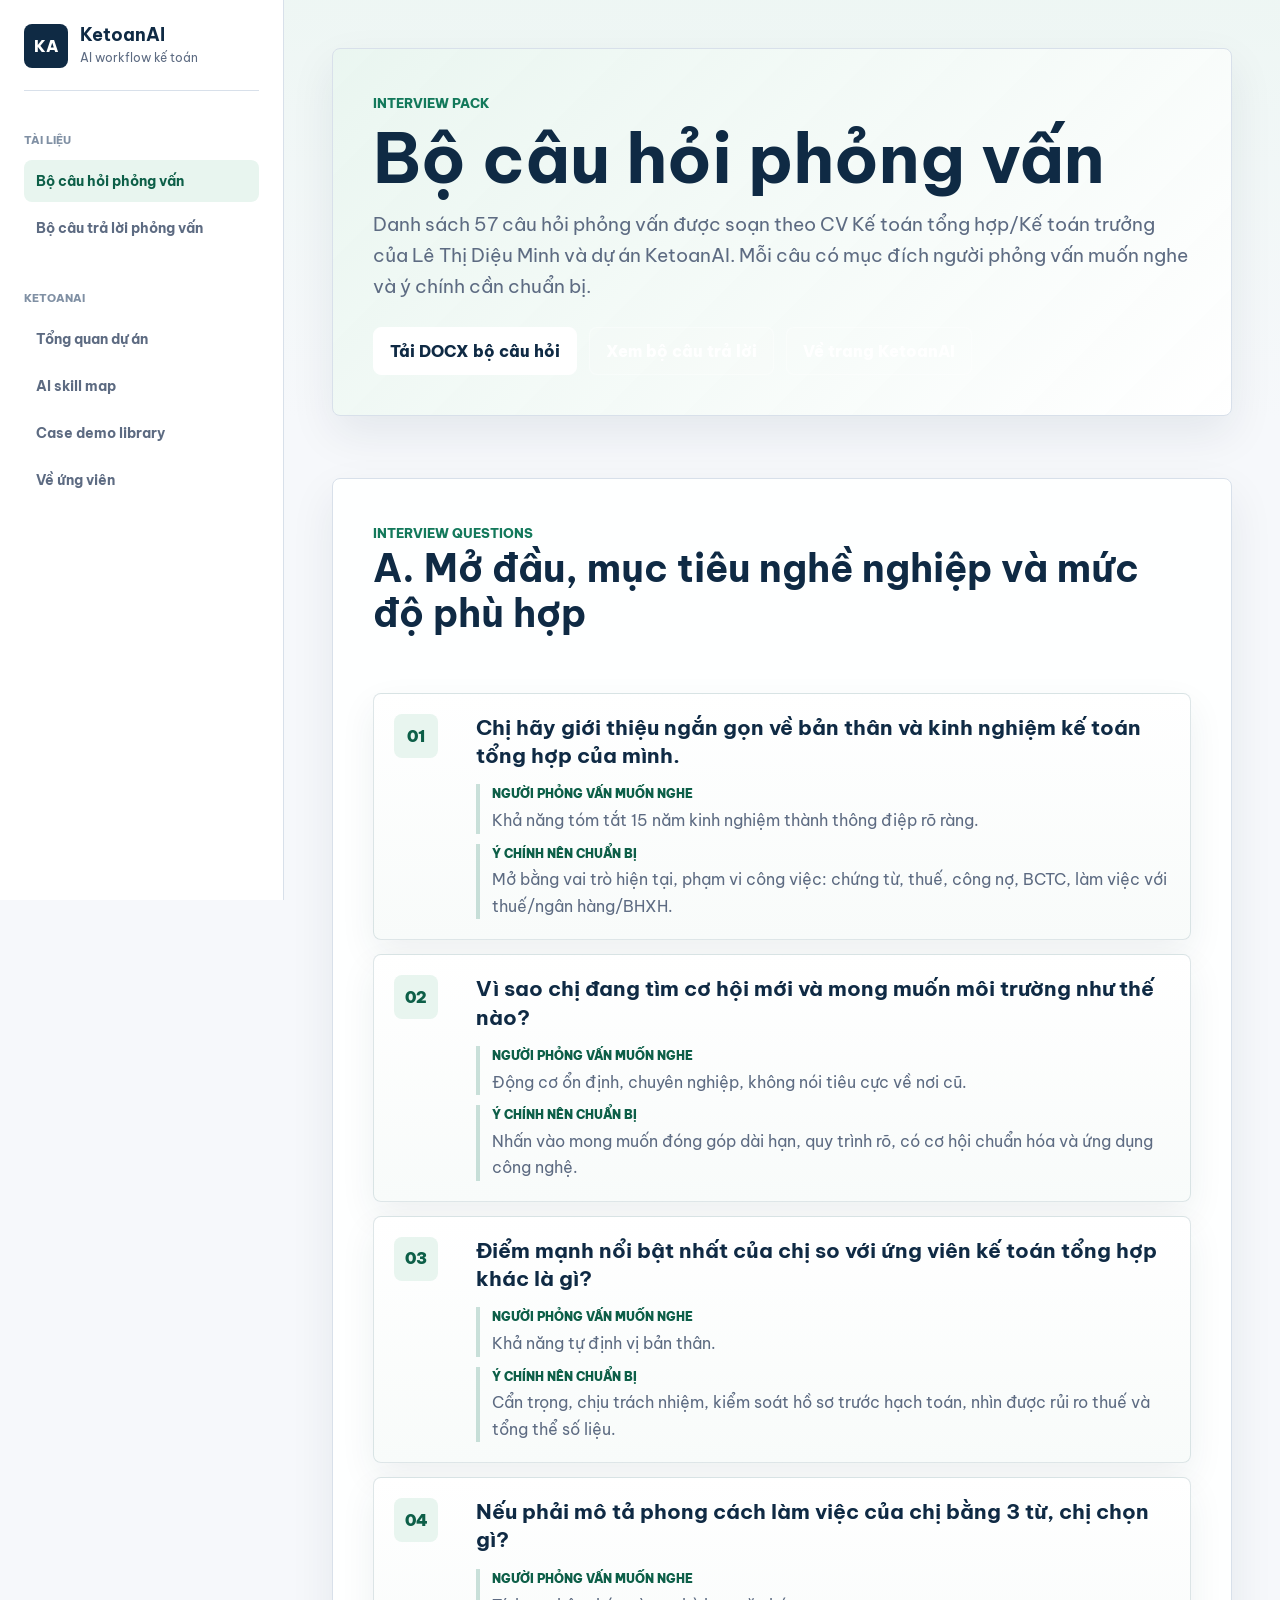
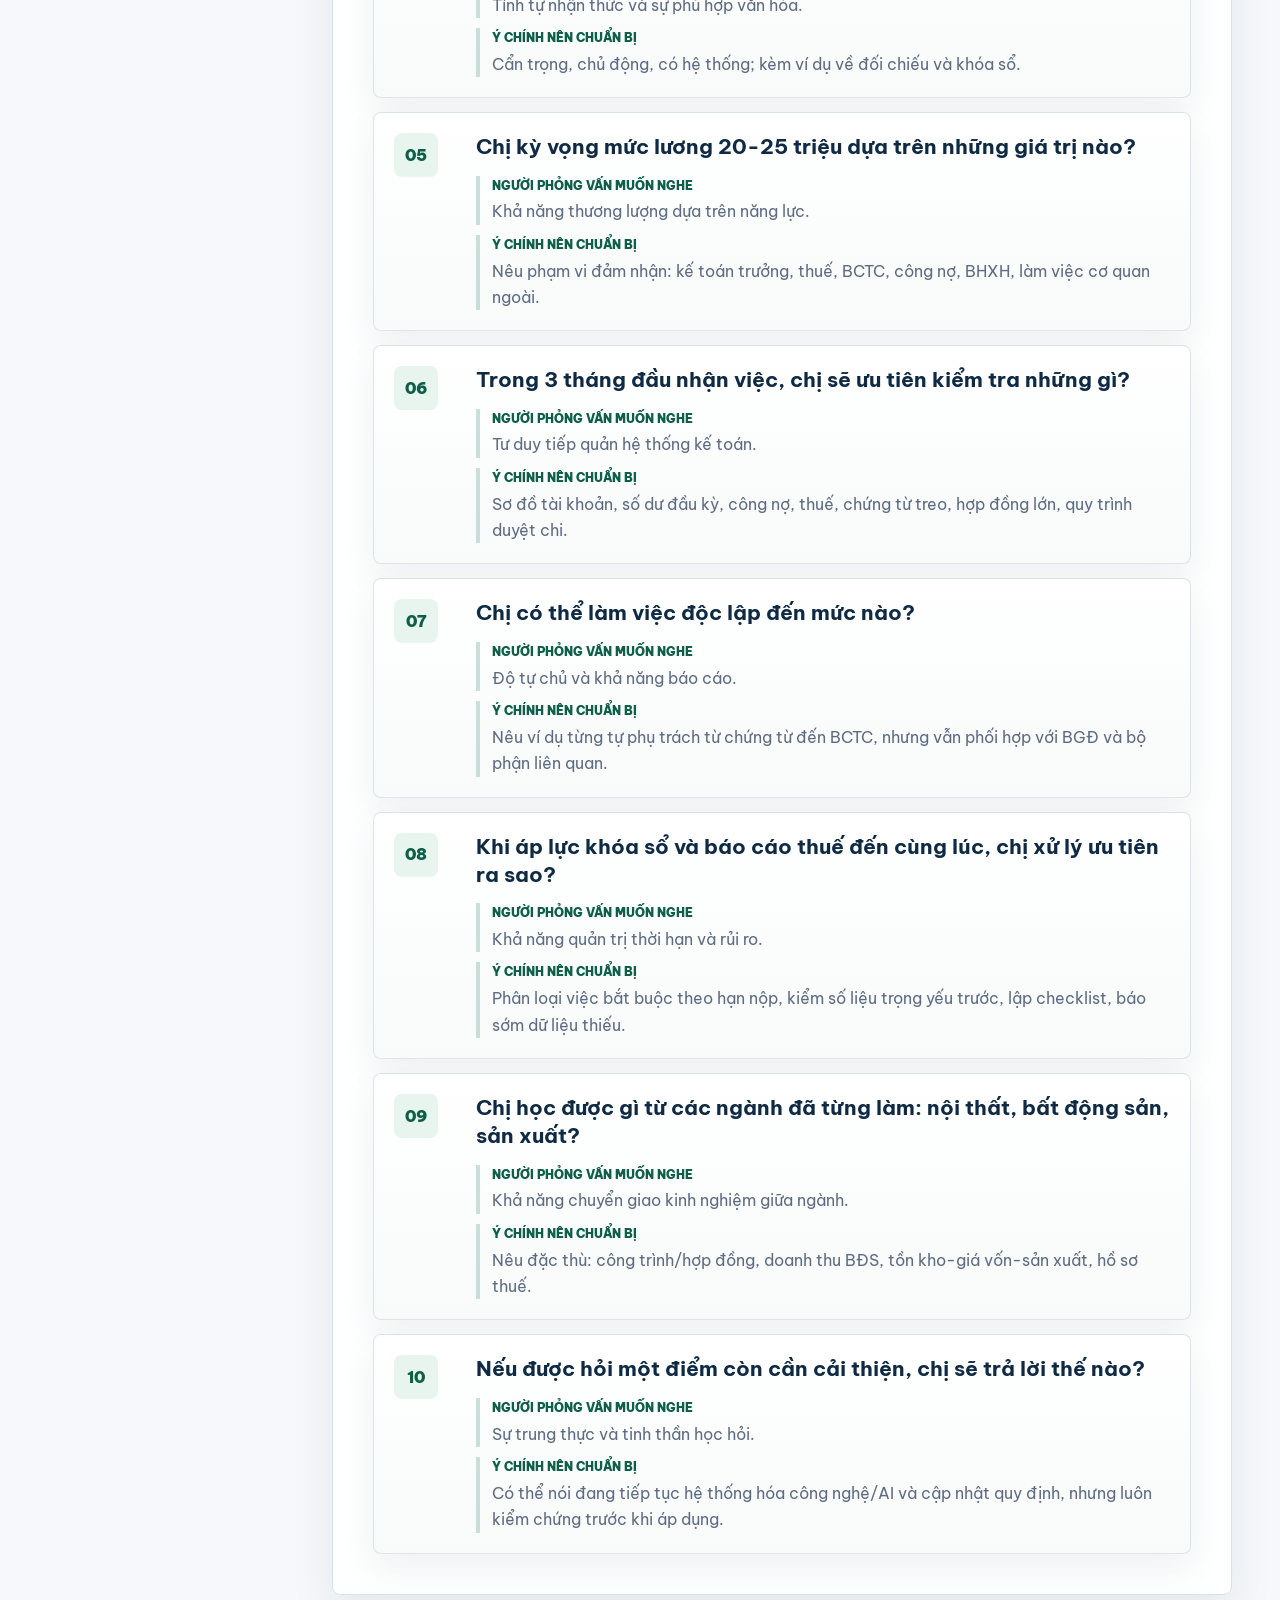
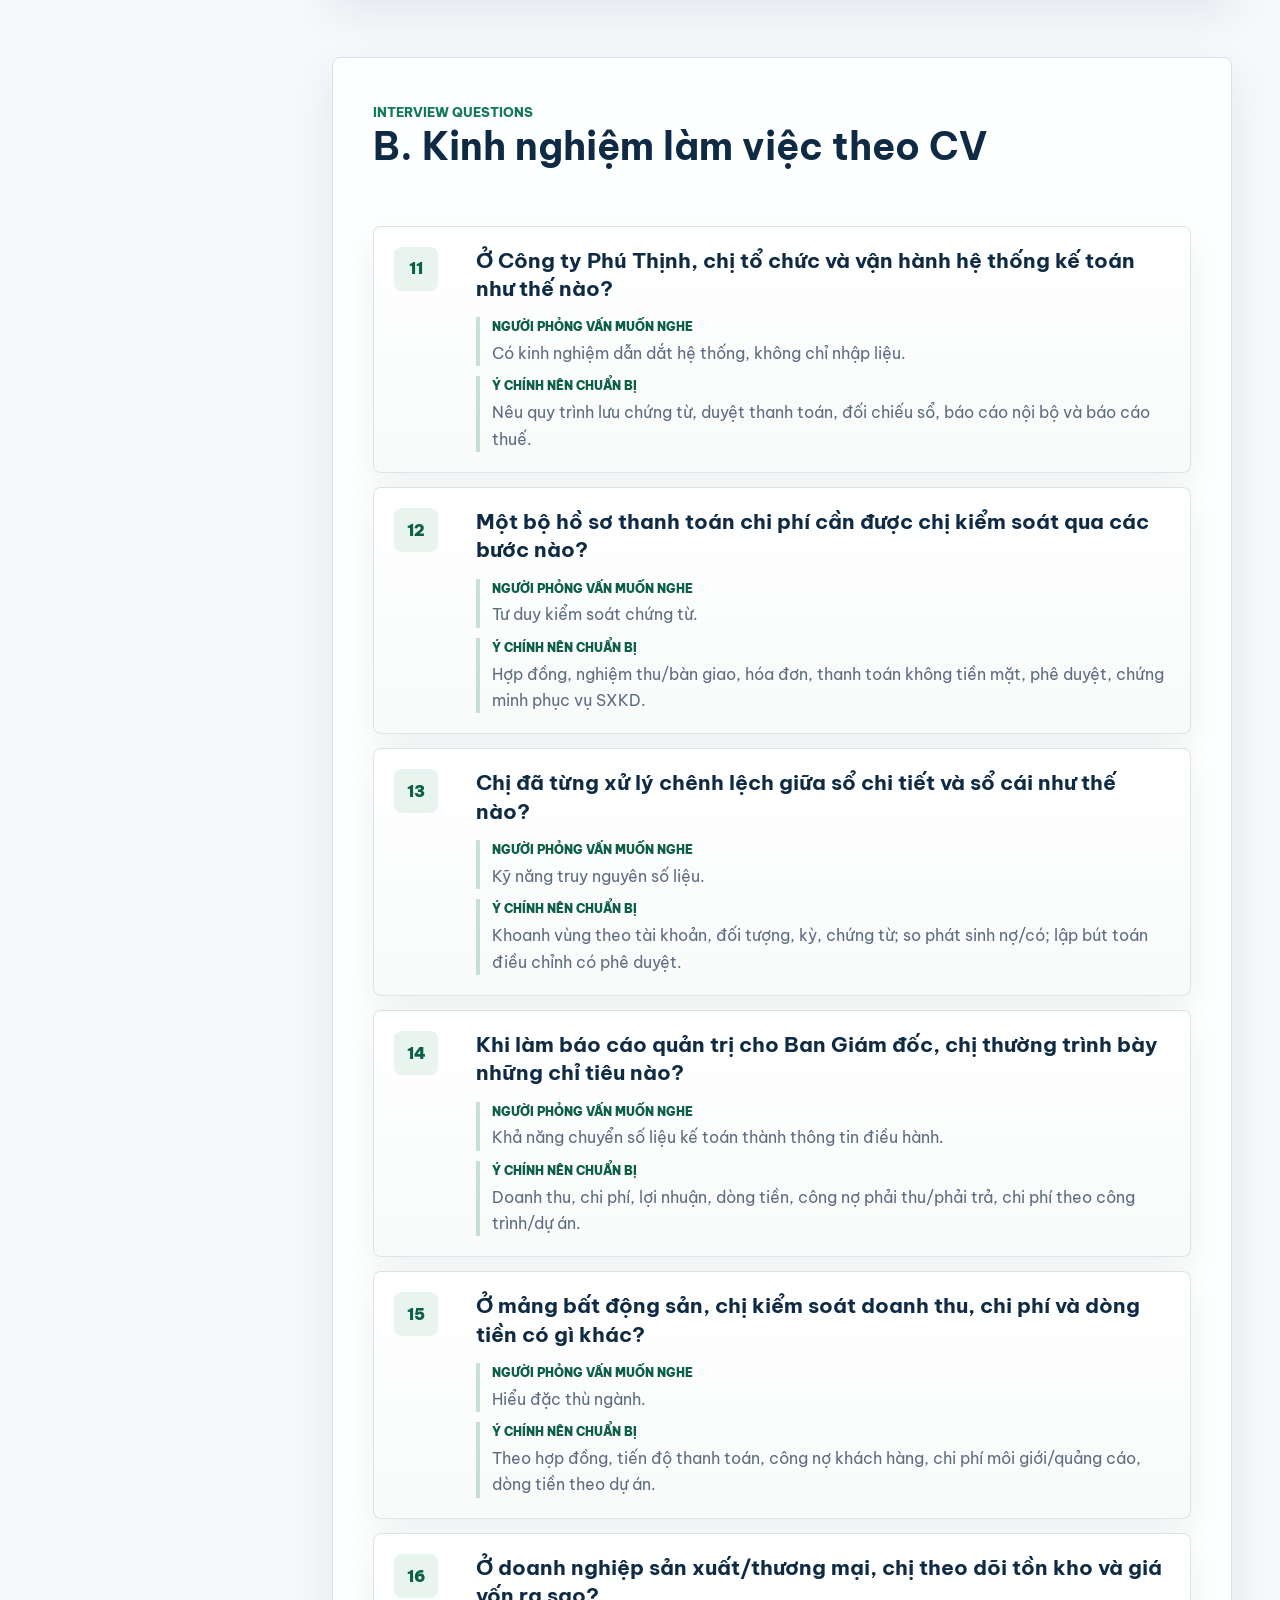
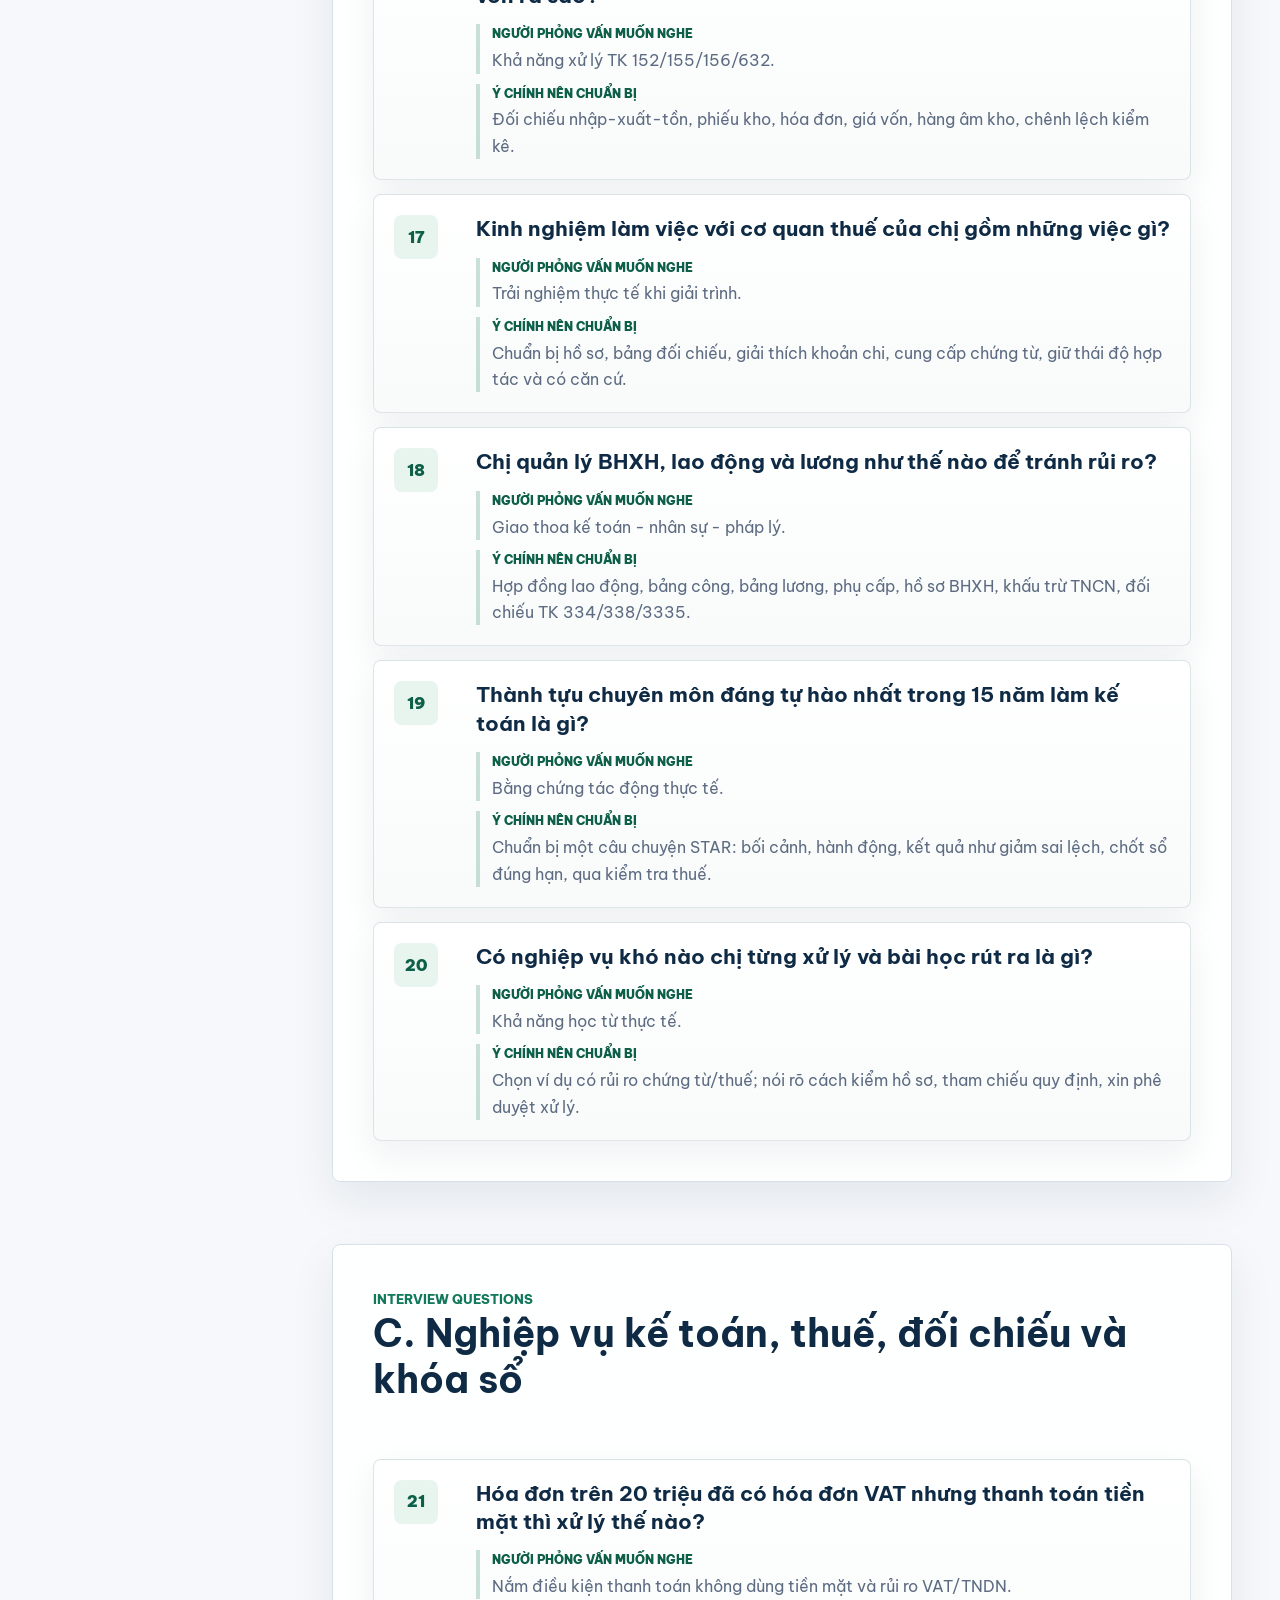
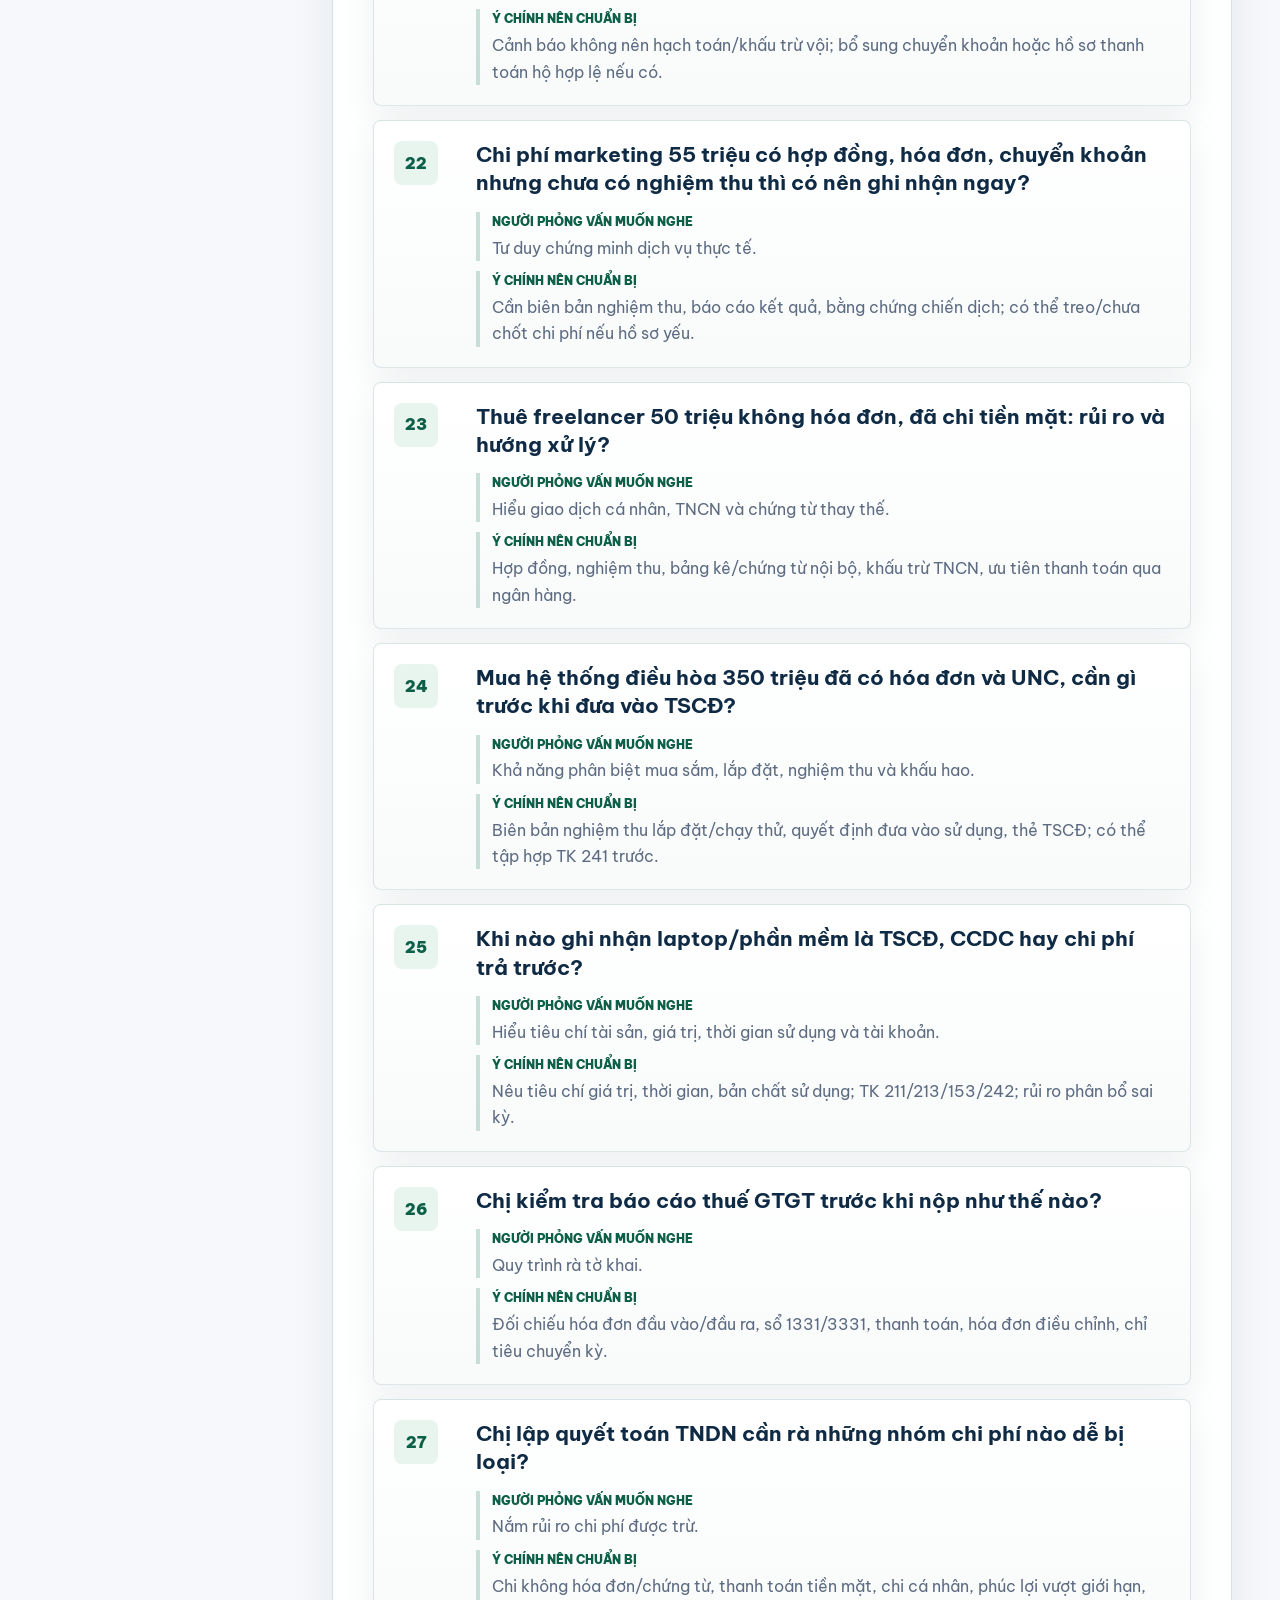
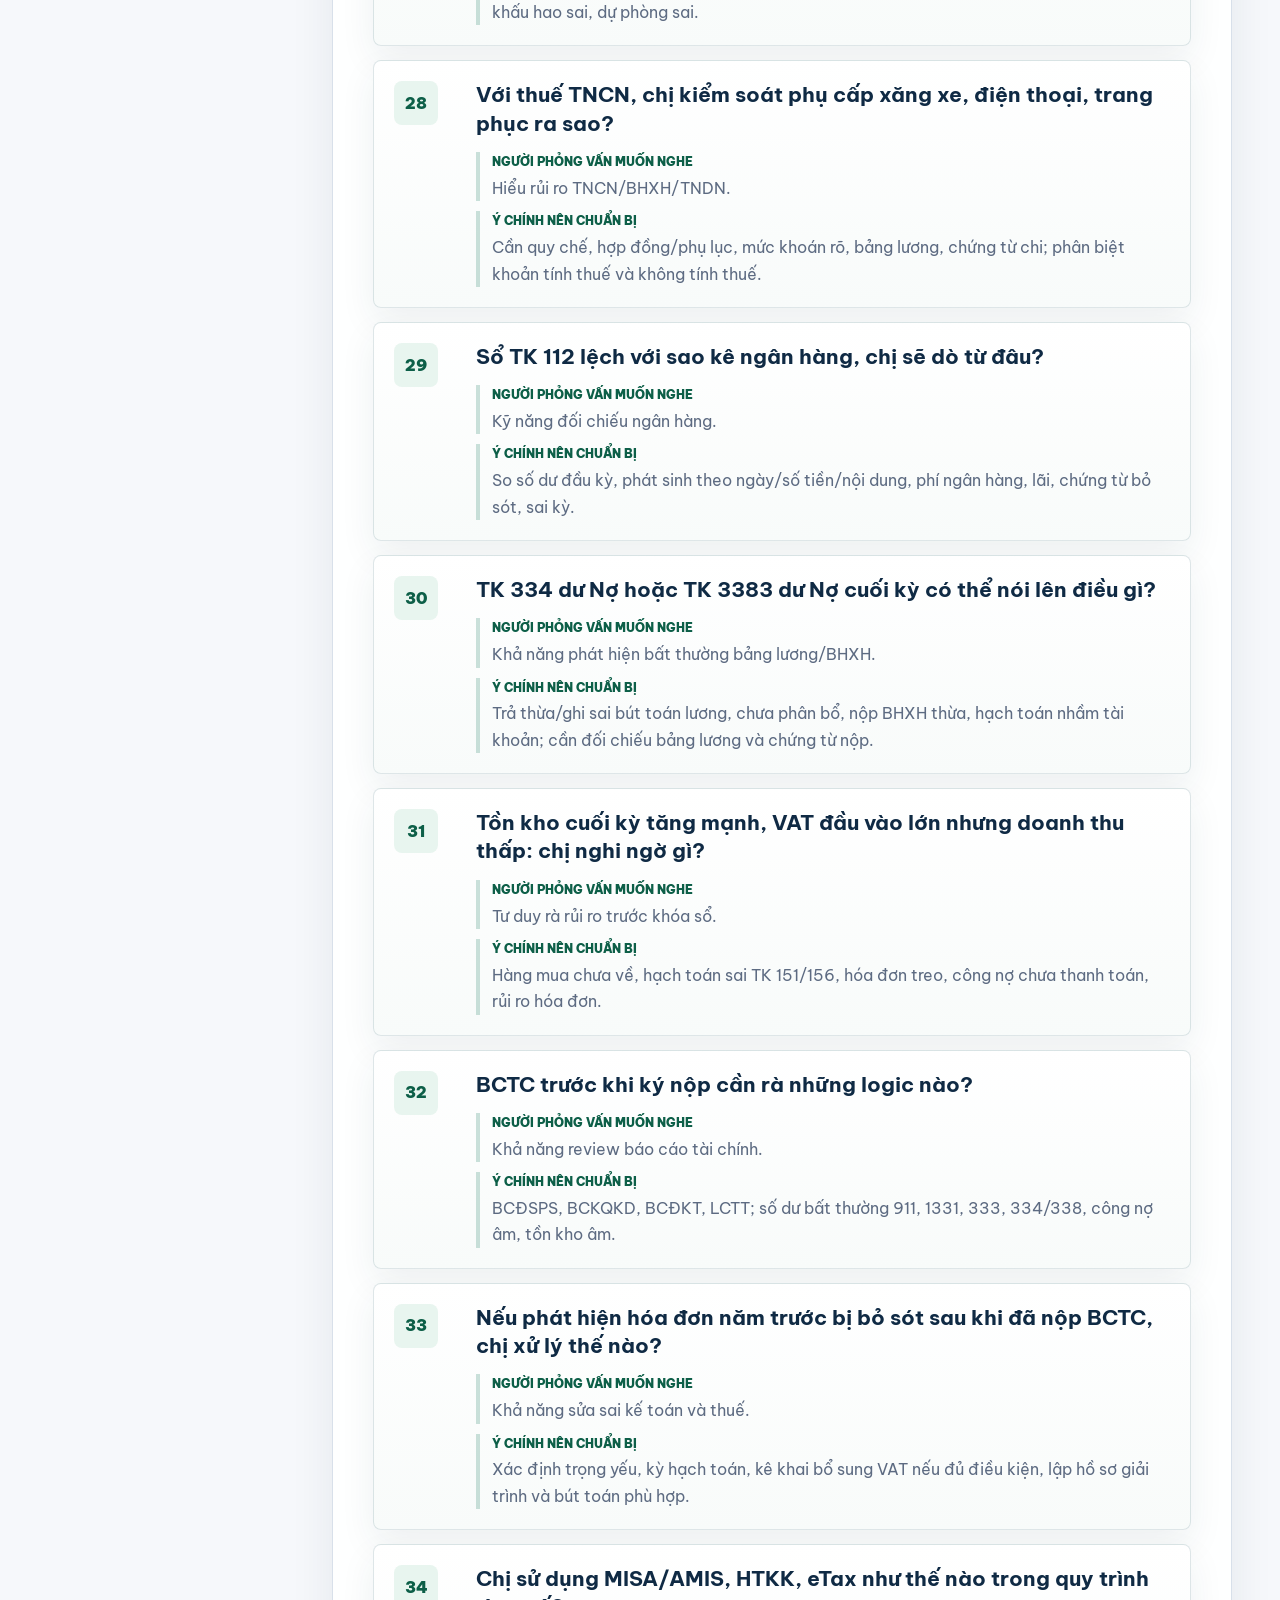
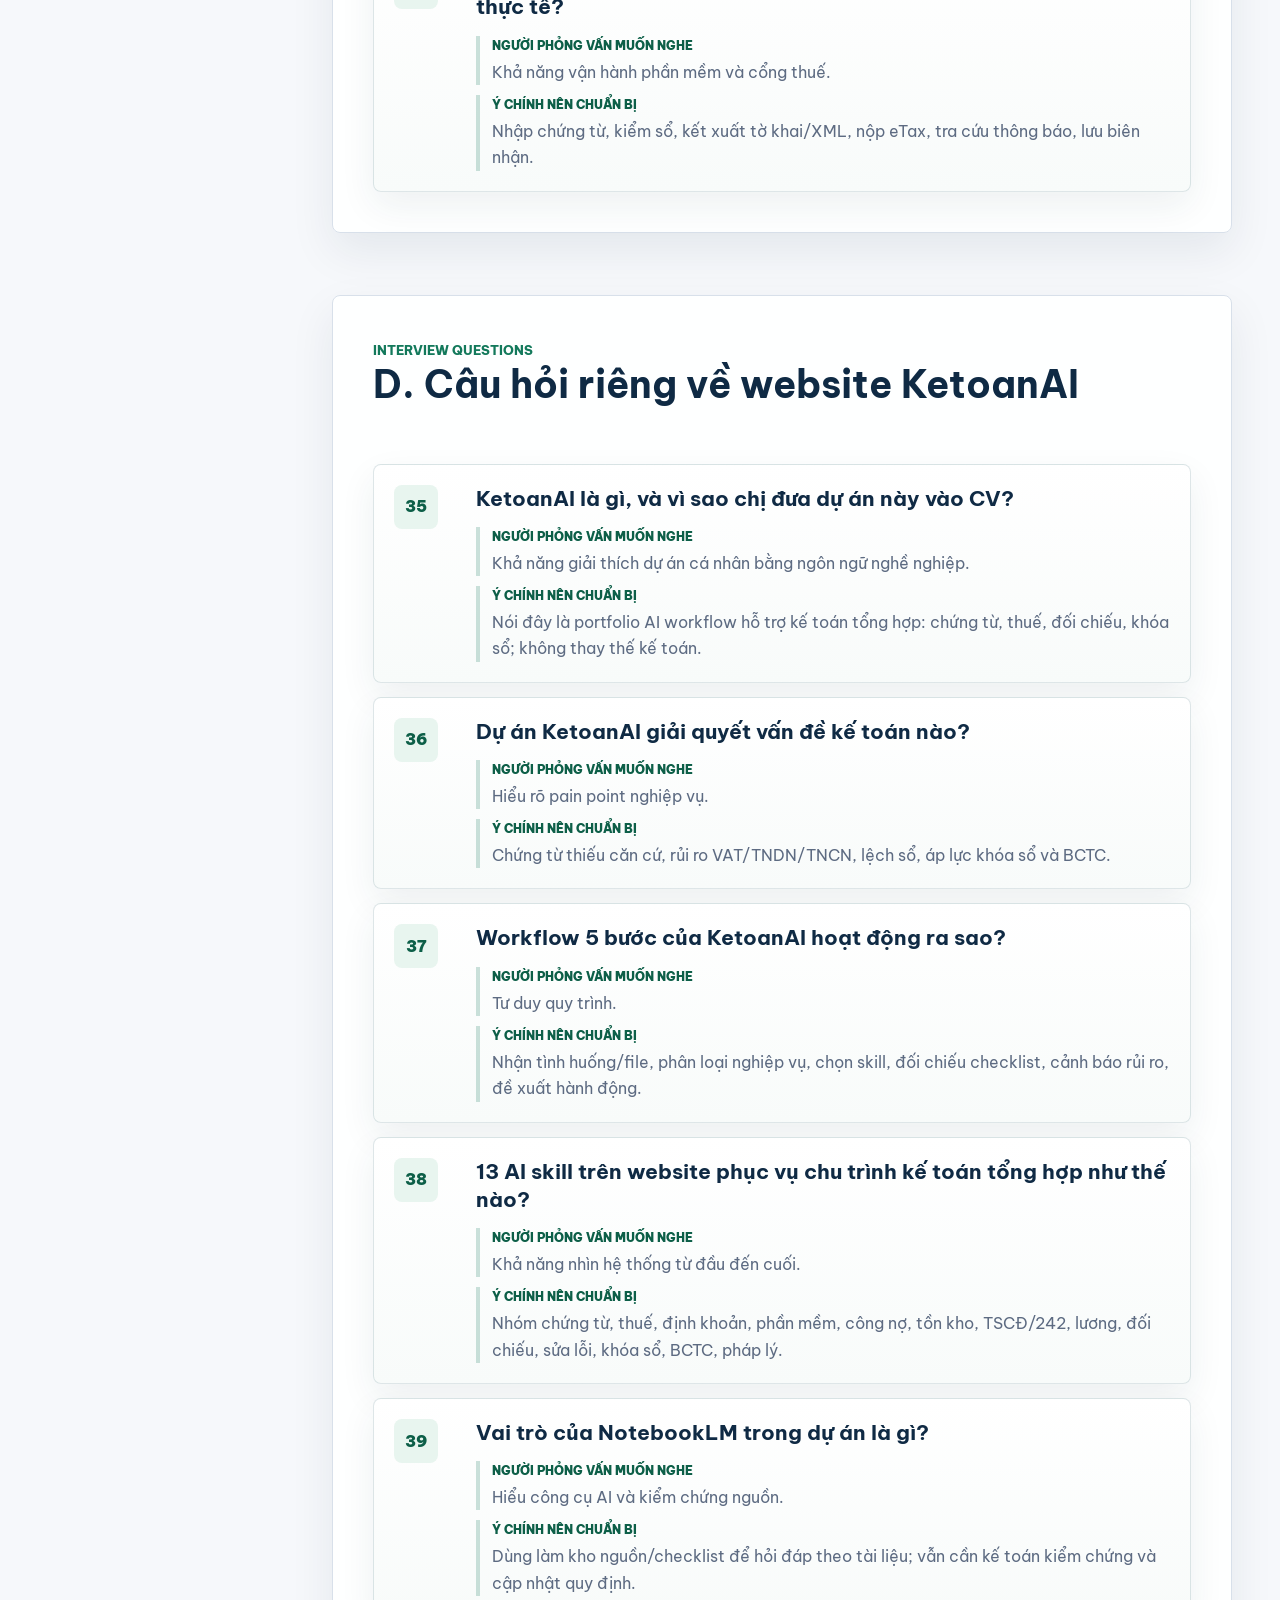
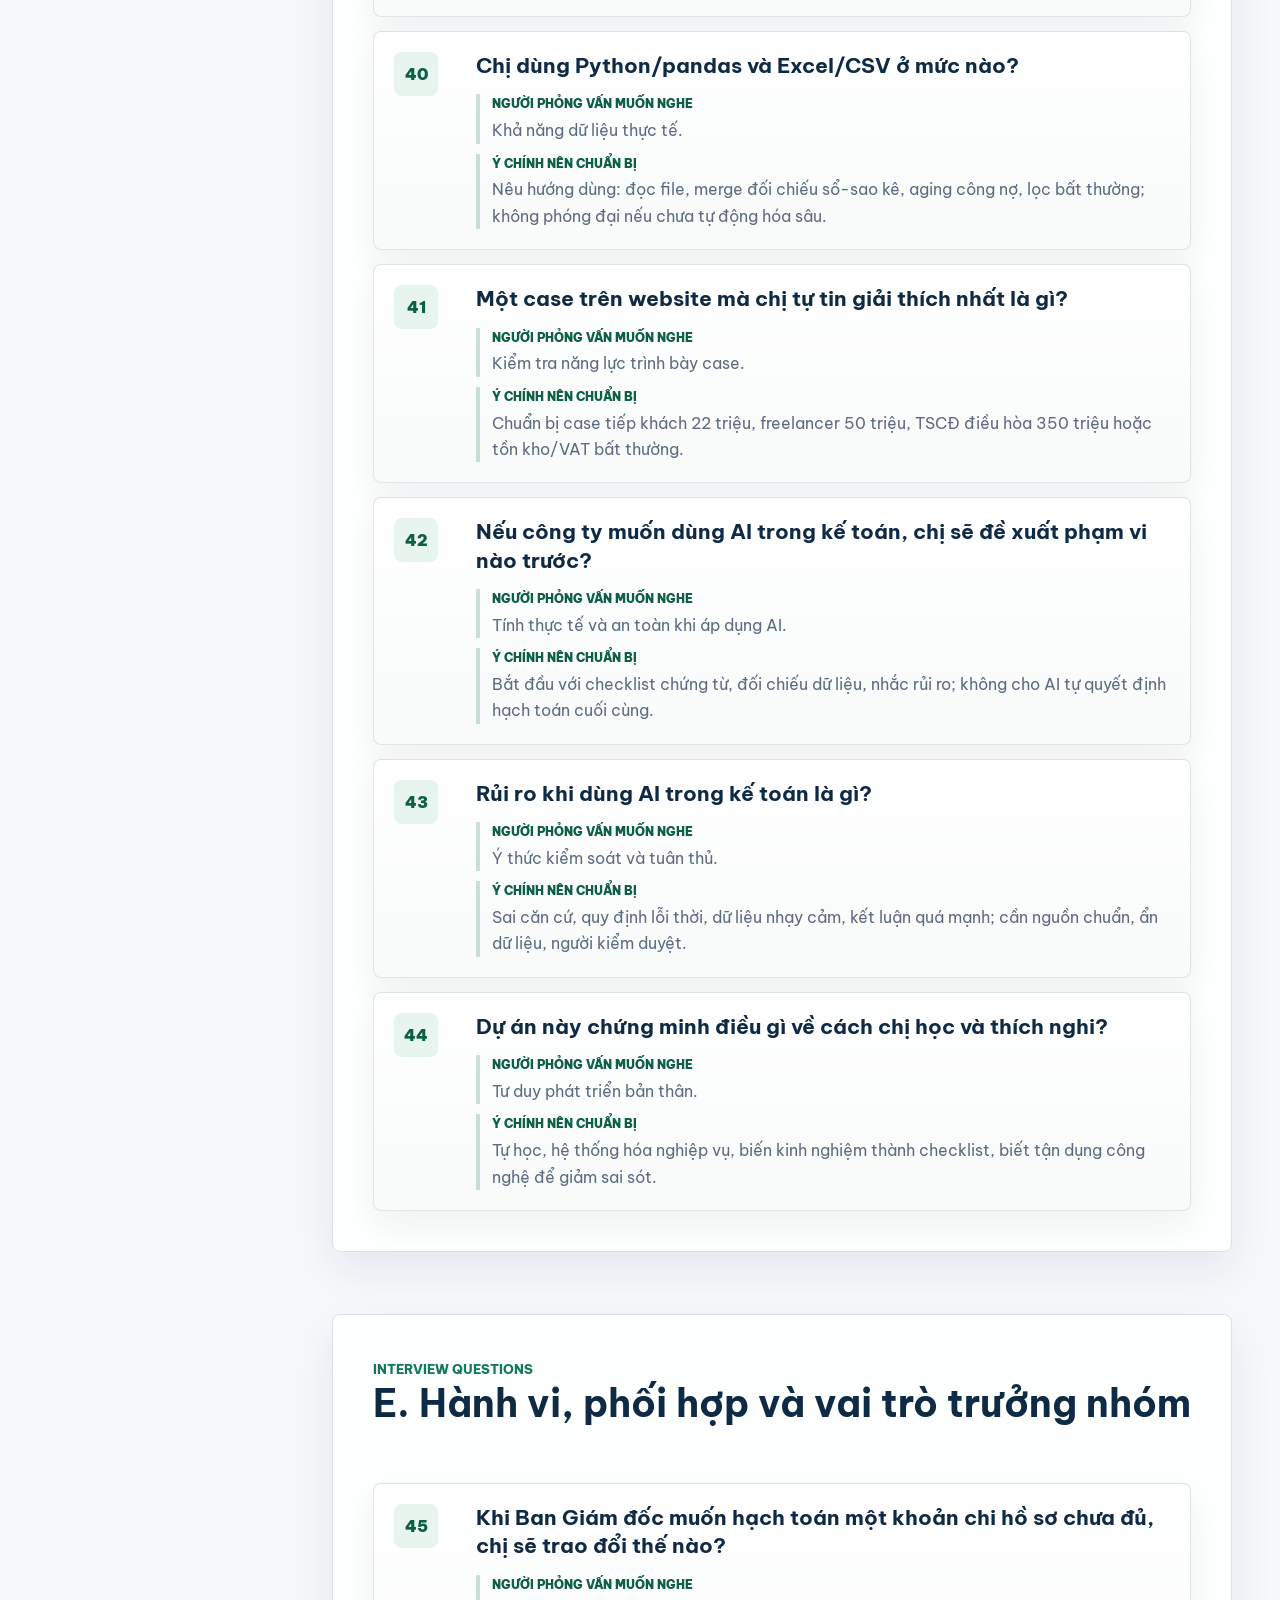
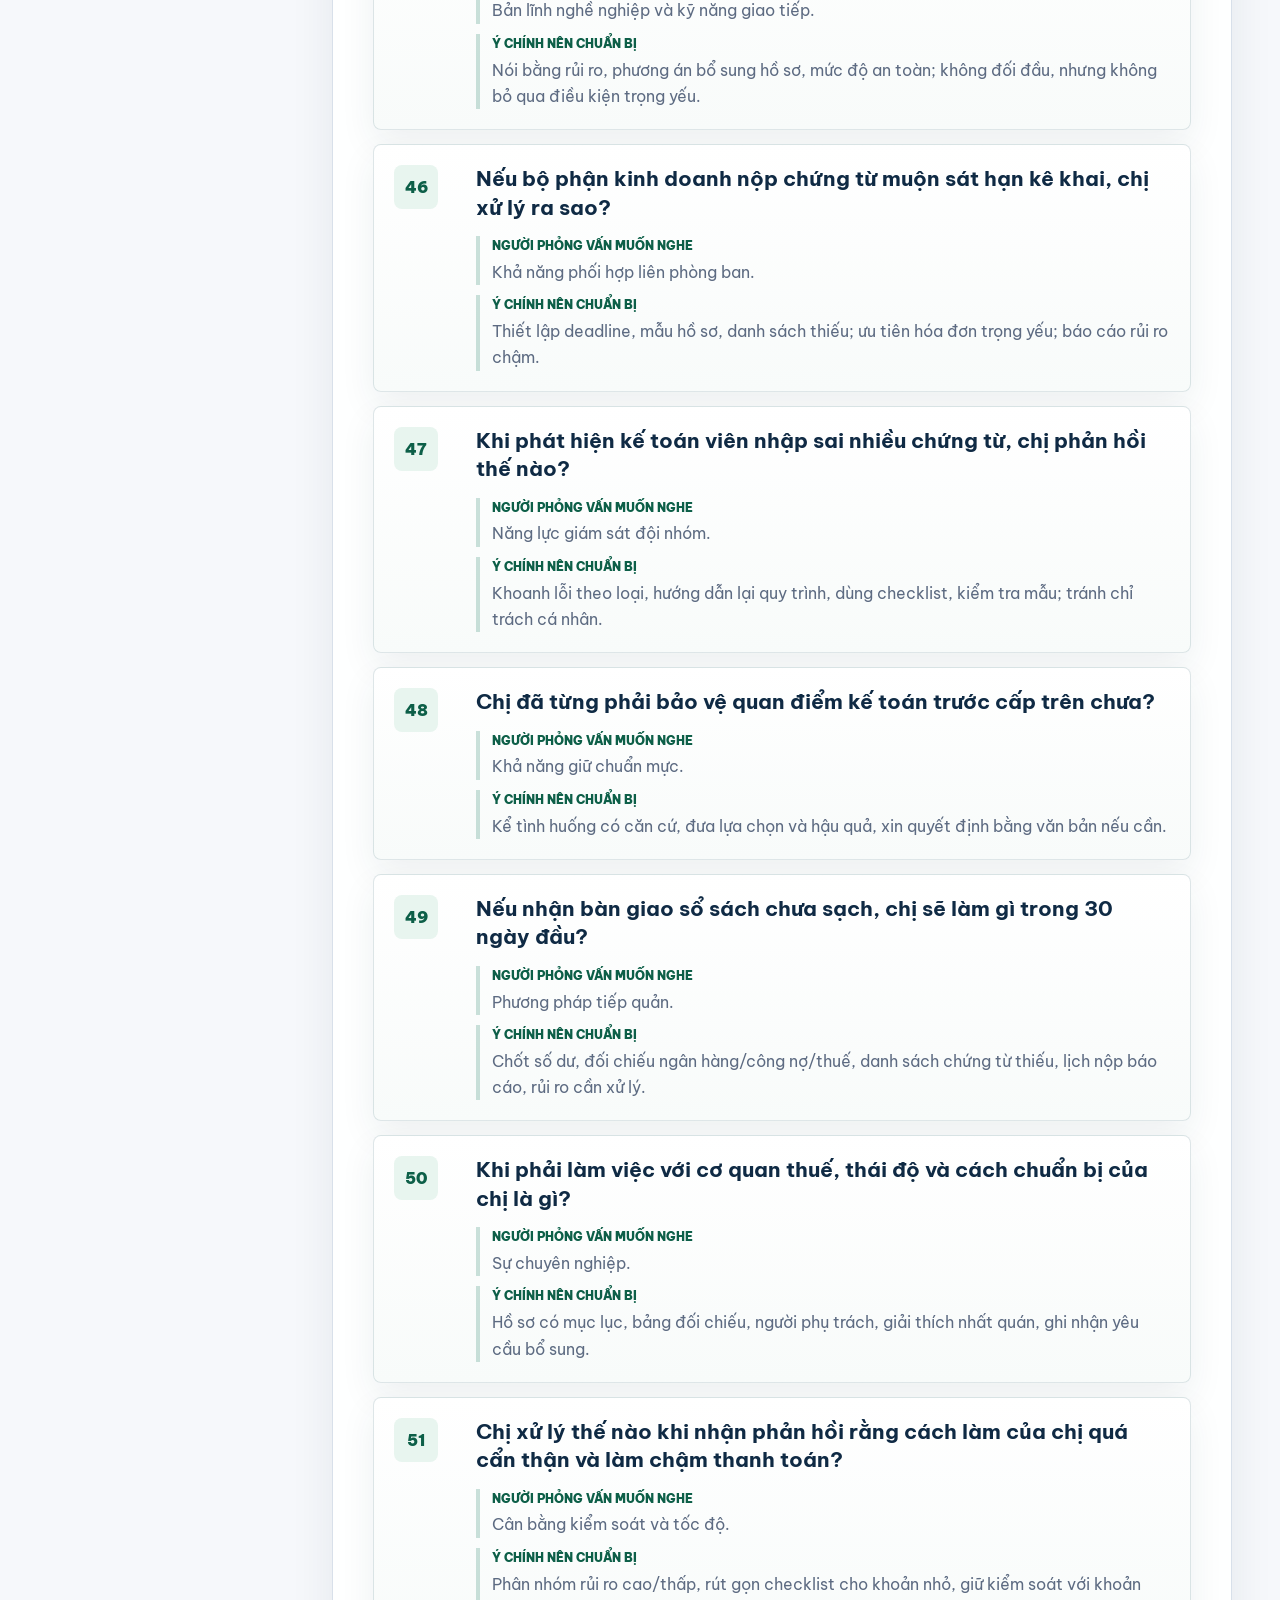
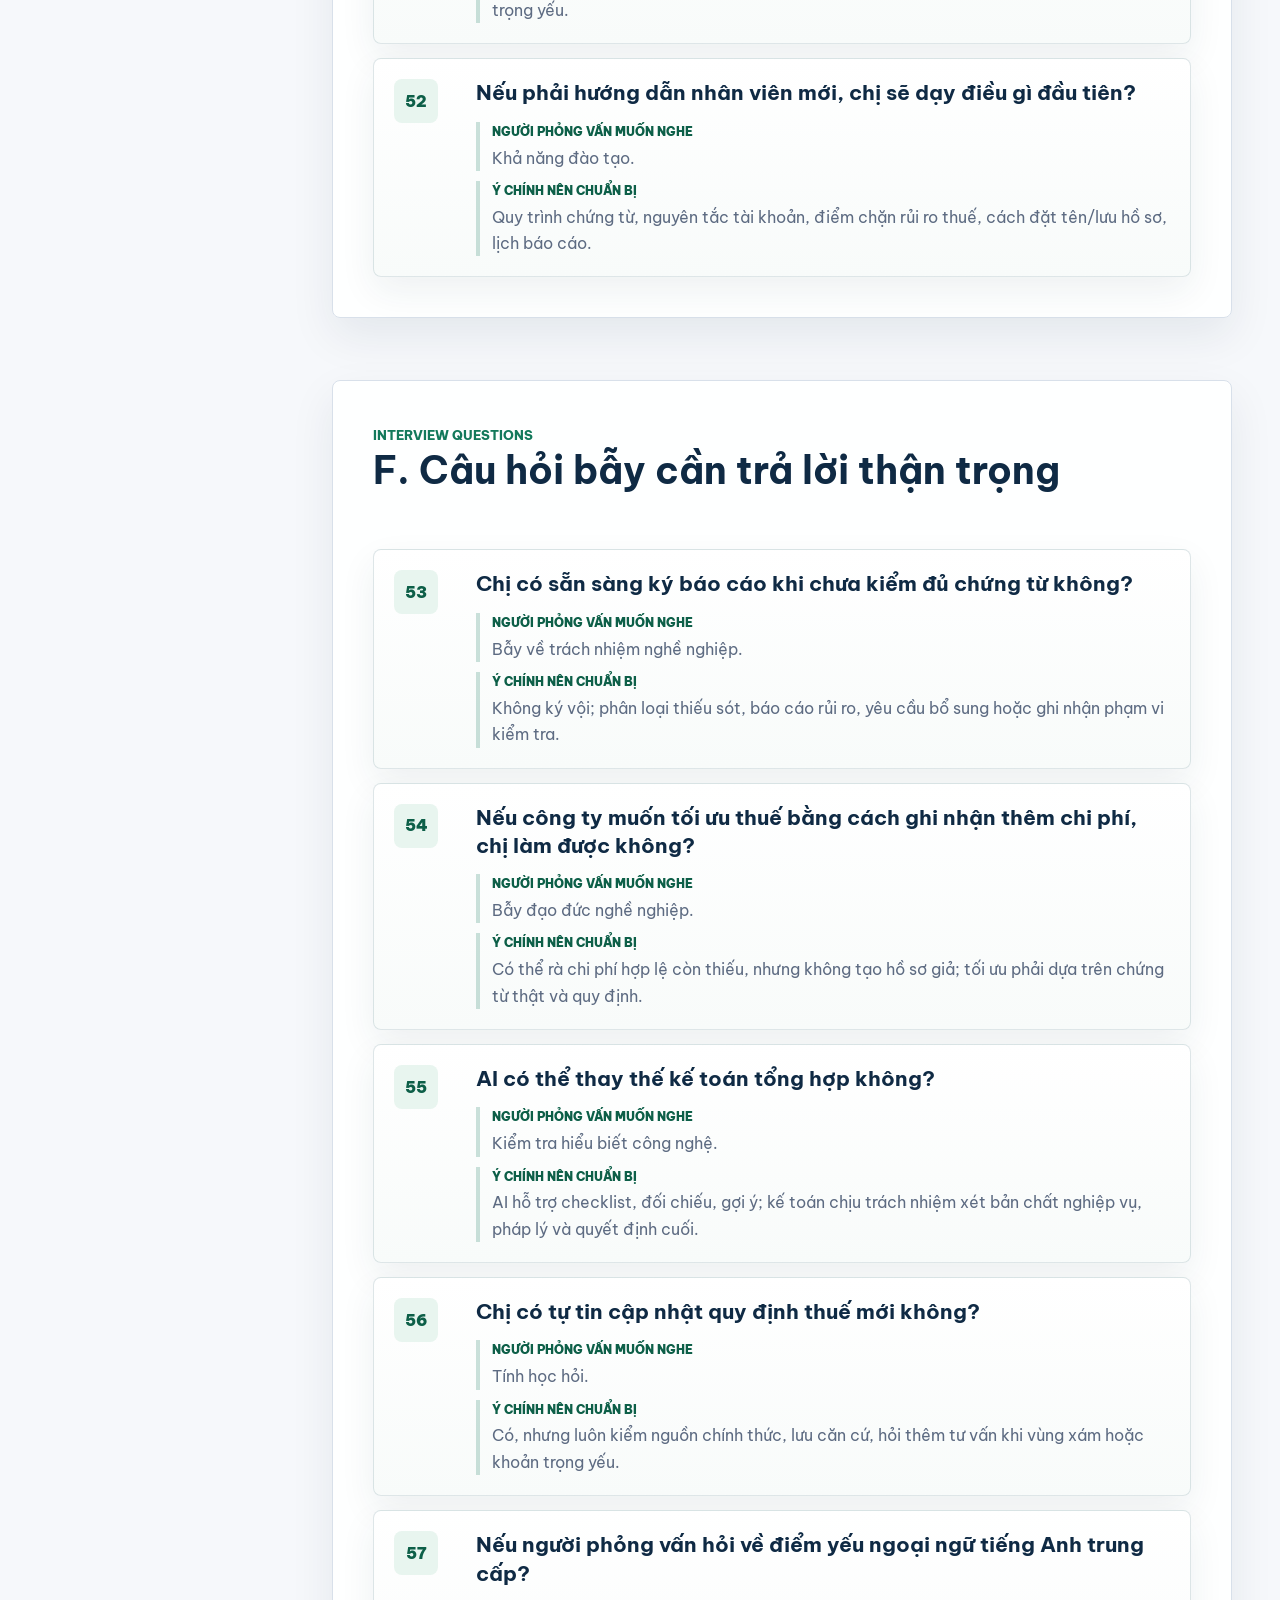
==== bo-cau-hoi-phong-van.html @ f2c6cb71 "Create interview document pages" ====
<!doctype html>
<html lang="vi">
  <head>
    <meta charset="utf-8">
    <meta name="viewport" content="width=device-width, initial-scale=1">
    <title>Bộ câu hỏi phỏng vấn | KetoanAI</title>
    <meta name="description" content="Bộ câu hỏi phỏng vấn theo CV Lê Thị Diệu Minh và portfolio KetoanAI.">
    <link rel="preconnect" href="https://fonts.googleapis.com">
    <link rel="preconnect" href="https://fonts.gstatic.com" crossorigin>
    <link href="https://fonts.googleapis.com/css2?family=Be+Vietnam+Pro:wght@400;500;600;700;800&display=swap" rel="stylesheet">
    <link rel="stylesheet" href="assets/css/styles.css?v=20260514-pages">
  </head>
  <body class="document-page">
    <a class="skip-link" href="#main">Bỏ qua điều hướng</a>
    <button class="menu-toggle" type="button" aria-expanded="false" aria-controls="sidebar">
      <span></span>
      <span></span>
      <span></span>
      <span class="sr-only">Mở menu</span>
    </button>

    <aside class="sidebar" id="sidebar">
      <a class="brand brand-link" href="index.html#overview">
        <span class="brand-mark">KA</span>
        <div>
          <strong>KetoanAI</strong>
          <span>AI workflow kế toán</span>
        </div>
      </a>

      <nav aria-label="Điều hướng tài liệu">
        <p>Tài Liệu</p>
        <a class="active" href="bo-cau-hoi-phong-van.html">Bộ câu hỏi phỏng vấn</a>
        <a class="" href="bo-cau-tra-loi-phong-van.html">Bộ câu trả lời phỏng vấn</a>
      </nav>

      <nav aria-label="Điều hướng chính">
        <p>KetoanAI</p>
        <a href="index.html#overview">Tổng quan dự án</a>
        <a href="index.html#skills">AI skill map</a>
        <a href="index.html#cases">Case demo library</a>
        <a href="index.html#contact">Về ứng viên</a>
      </nav>
    </aside>

    <div class="sidebar-overlay" aria-hidden="true"></div>

    <main id="main" class="page-shell document-shell">
      <section class="section doc-hero-section">
        <span class="eyebrow">Interview Pack</span>
        <h1>Bộ câu hỏi phỏng vấn</h1>
        <p>Danh sách 57 câu hỏi phỏng vấn được soạn theo CV Kế toán tổng hợp/Kế toán trưởng của Lê Thị Diệu Minh và dự án KetoanAI. Mỗi câu có mục đích người phỏng vấn muốn nghe và ý chính cần chuẩn bị.</p>
        <div class="doc-actions">
          <a class="button primary" href="assets/downloads/bo-cau-hoi-phong-van-le-thi-dieu-minh.docx" download>Tải DOCX bộ câu hỏi</a>
          <a class="button secondary" href="bo-cau-tra-loi-phong-van.html">Xem bộ câu trả lời</a>
          <a class="button secondary" href="index.html#overview">Về trang KetoanAI</a>
        </div>
      </section>
      <section class="section doc-content-section" id="a">
        <div class="section-heading">
          <span class="eyebrow">Interview Questions</span>
          <h2>A. Mở đầu, mục tiêu nghề nghiệp và mức độ phù hợp</h2>
        </div>
        <div class="question-list">
          <article class="question-card">
            <div class="question-number">01</div>
            <div>
              <h3>Chị hãy giới thiệu ngắn gọn về bản thân và kinh nghiệm kế toán tổng hợp của mình.</h3>
              <dl class="question-detail">
                <div>
                  <dt>Người phỏng vấn muốn nghe</dt>
                  <dd>Khả năng tóm tắt 15 năm kinh nghiệm thành thông điệp rõ ràng.</dd>
                </div>
                <div>
                  <dt>Ý chính nên chuẩn bị</dt>
                  <dd>Mở bằng vai trò hiện tại, phạm vi công việc: chứng từ, thuế, công nợ, BCTC, làm việc với thuế/ngân hàng/BHXH.</dd>
                </div>
              </dl>
            </div>
          </article>
          <article class="question-card">
            <div class="question-number">02</div>
            <div>
              <h3>Vì sao chị đang tìm cơ hội mới và mong muốn môi trường như thế nào?</h3>
              <dl class="question-detail">
                <div>
                  <dt>Người phỏng vấn muốn nghe</dt>
                  <dd>Động cơ ổn định, chuyên nghiệp, không nói tiêu cực về nơi cũ.</dd>
                </div>
                <div>
                  <dt>Ý chính nên chuẩn bị</dt>
                  <dd>Nhấn vào mong muốn đóng góp dài hạn, quy trình rõ, có cơ hội chuẩn hóa và ứng dụng công nghệ.</dd>
                </div>
              </dl>
            </div>
          </article>
          <article class="question-card">
            <div class="question-number">03</div>
            <div>
              <h3>Điểm mạnh nổi bật nhất của chị so với ứng viên kế toán tổng hợp khác là gì?</h3>
              <dl class="question-detail">
                <div>
                  <dt>Người phỏng vấn muốn nghe</dt>
                  <dd>Khả năng tự định vị bản thân.</dd>
                </div>
                <div>
                  <dt>Ý chính nên chuẩn bị</dt>
                  <dd>Cẩn trọng, chịu trách nhiệm, kiểm soát hồ sơ trước hạch toán, nhìn được rủi ro thuế và tổng thể số liệu.</dd>
                </div>
              </dl>
            </div>
          </article>
          <article class="question-card">
            <div class="question-number">04</div>
            <div>
              <h3>Nếu phải mô tả phong cách làm việc của chị bằng 3 từ, chị chọn gì?</h3>
              <dl class="question-detail">
                <div>
                  <dt>Người phỏng vấn muốn nghe</dt>
                  <dd>Tính tự nhận thức và sự phù hợp văn hóa.</dd>
                </div>
                <div>
                  <dt>Ý chính nên chuẩn bị</dt>
                  <dd>Cẩn trọng, chủ động, có hệ thống; kèm ví dụ về đối chiếu và khóa sổ.</dd>
                </div>
              </dl>
            </div>
          </article>
          <article class="question-card">
            <div class="question-number">05</div>
            <div>
              <h3>Chị kỳ vọng mức lương 20-25 triệu dựa trên những giá trị nào?</h3>
              <dl class="question-detail">
                <div>
                  <dt>Người phỏng vấn muốn nghe</dt>
                  <dd>Khả năng thương lượng dựa trên năng lực.</dd>
                </div>
                <div>
                  <dt>Ý chính nên chuẩn bị</dt>
                  <dd>Nêu phạm vi đảm nhận: kế toán trưởng, thuế, BCTC, công nợ, BHXH, làm việc cơ quan ngoài.</dd>
                </div>
              </dl>
            </div>
          </article>
          <article class="question-card">
            <div class="question-number">06</div>
            <div>
              <h3>Trong 3 tháng đầu nhận việc, chị sẽ ưu tiên kiểm tra những gì?</h3>
              <dl class="question-detail">
                <div>
                  <dt>Người phỏng vấn muốn nghe</dt>
                  <dd>Tư duy tiếp quản hệ thống kế toán.</dd>
                </div>
                <div>
                  <dt>Ý chính nên chuẩn bị</dt>
                  <dd>Sơ đồ tài khoản, số dư đầu kỳ, công nợ, thuế, chứng từ treo, hợp đồng lớn, quy trình duyệt chi.</dd>
                </div>
              </dl>
            </div>
          </article>
          <article class="question-card">
            <div class="question-number">07</div>
            <div>
              <h3>Chị có thể làm việc độc lập đến mức nào?</h3>
              <dl class="question-detail">
                <div>
                  <dt>Người phỏng vấn muốn nghe</dt>
                  <dd>Độ tự chủ và khả năng báo cáo.</dd>
                </div>
                <div>
                  <dt>Ý chính nên chuẩn bị</dt>
                  <dd>Nêu ví dụ từng tự phụ trách từ chứng từ đến BCTC, nhưng vẫn phối hợp với BGĐ và bộ phận liên quan.</dd>
                </div>
              </dl>
            </div>
          </article>
          <article class="question-card">
            <div class="question-number">08</div>
            <div>
              <h3>Khi áp lực khóa sổ và báo cáo thuế đến cùng lúc, chị xử lý ưu tiên ra sao?</h3>
              <dl class="question-detail">
                <div>
                  <dt>Người phỏng vấn muốn nghe</dt>
                  <dd>Khả năng quản trị thời hạn và rủi ro.</dd>
                </div>
                <div>
                  <dt>Ý chính nên chuẩn bị</dt>
                  <dd>Phân loại việc bắt buộc theo hạn nộp, kiểm số liệu trọng yếu trước, lập checklist, báo sớm dữ liệu thiếu.</dd>
                </div>
              </dl>
            </div>
          </article>
          <article class="question-card">
            <div class="question-number">09</div>
            <div>
              <h3>Chị học được gì từ các ngành đã từng làm: nội thất, bất động sản, sản xuất?</h3>
              <dl class="question-detail">
                <div>
                  <dt>Người phỏng vấn muốn nghe</dt>
                  <dd>Khả năng chuyển giao kinh nghiệm giữa ngành.</dd>
                </div>
                <div>
                  <dt>Ý chính nên chuẩn bị</dt>
                  <dd>Nêu đặc thù: công trình/hợp đồng, doanh thu BĐS, tồn kho-giá vốn-sản xuất, hồ sơ thuế.</dd>
                </div>
              </dl>
            </div>
          </article>
          <article class="question-card">
            <div class="question-number">10</div>
            <div>
              <h3>Nếu được hỏi một điểm còn cần cải thiện, chị sẽ trả lời thế nào?</h3>
              <dl class="question-detail">
                <div>
                  <dt>Người phỏng vấn muốn nghe</dt>
                  <dd>Sự trung thực và tinh thần học hỏi.</dd>
                </div>
                <div>
                  <dt>Ý chính nên chuẩn bị</dt>
                  <dd>Có thể nói đang tiếp tục hệ thống hóa công nghệ/AI và cập nhật quy định, nhưng luôn kiểm chứng trước khi áp dụng.</dd>
                </div>
              </dl>
            </div>
          </article>
        </div>
      </section>
      <section class="section doc-content-section" id="b">
        <div class="section-heading">
          <span class="eyebrow">Interview Questions</span>
          <h2>B. Kinh nghiệm làm việc theo CV</h2>
        </div>
        <div class="question-list">
          <article class="question-card">
            <div class="question-number">11</div>
            <div>
              <h3>Ở Công ty Phú Thịnh, chị tổ chức và vận hành hệ thống kế toán như thế nào?</h3>
              <dl class="question-detail">
                <div>
                  <dt>Người phỏng vấn muốn nghe</dt>
                  <dd>Có kinh nghiệm dẫn dắt hệ thống, không chỉ nhập liệu.</dd>
                </div>
                <div>
                  <dt>Ý chính nên chuẩn bị</dt>
                  <dd>Nêu quy trình lưu chứng từ, duyệt thanh toán, đối chiếu sổ, báo cáo nội bộ và báo cáo thuế.</dd>
                </div>
              </dl>
            </div>
          </article>
          <article class="question-card">
            <div class="question-number">12</div>
            <div>
              <h3>Một bộ hồ sơ thanh toán chi phí cần được chị kiểm soát qua các bước nào?</h3>
              <dl class="question-detail">
                <div>
                  <dt>Người phỏng vấn muốn nghe</dt>
                  <dd>Tư duy kiểm soát chứng từ.</dd>
                </div>
                <div>
                  <dt>Ý chính nên chuẩn bị</dt>
                  <dd>Hợp đồng, nghiệm thu/bàn giao, hóa đơn, thanh toán không tiền mặt, phê duyệt, chứng minh phục vụ SXKD.</dd>
                </div>
              </dl>
            </div>
          </article>
          <article class="question-card">
            <div class="question-number">13</div>
            <div>
              <h3>Chị đã từng xử lý chênh lệch giữa sổ chi tiết và sổ cái như thế nào?</h3>
              <dl class="question-detail">
                <div>
                  <dt>Người phỏng vấn muốn nghe</dt>
                  <dd>Kỹ năng truy nguyên số liệu.</dd>
                </div>
                <div>
                  <dt>Ý chính nên chuẩn bị</dt>
                  <dd>Khoanh vùng theo tài khoản, đối tượng, kỳ, chứng từ; so phát sinh nợ/có; lập bút toán điều chỉnh có phê duyệt.</dd>
                </div>
              </dl>
            </div>
          </article>
          <article class="question-card">
            <div class="question-number">14</div>
            <div>
              <h3>Khi làm báo cáo quản trị cho Ban Giám đốc, chị thường trình bày những chỉ tiêu nào?</h3>
              <dl class="question-detail">
                <div>
                  <dt>Người phỏng vấn muốn nghe</dt>
                  <dd>Khả năng chuyển số liệu kế toán thành thông tin điều hành.</dd>
                </div>
                <div>
                  <dt>Ý chính nên chuẩn bị</dt>
                  <dd>Doanh thu, chi phí, lợi nhuận, dòng tiền, công nợ phải thu/phải trả, chi phí theo công trình/dự án.</dd>
                </div>
              </dl>
            </div>
          </article>
          <article class="question-card">
            <div class="question-number">15</div>
            <div>
              <h3>Ở mảng bất động sản, chị kiểm soát doanh thu, chi phí và dòng tiền có gì khác?</h3>
              <dl class="question-detail">
                <div>
                  <dt>Người phỏng vấn muốn nghe</dt>
                  <dd>Hiểu đặc thù ngành.</dd>
                </div>
                <div>
                  <dt>Ý chính nên chuẩn bị</dt>
                  <dd>Theo hợp đồng, tiến độ thanh toán, công nợ khách hàng, chi phí môi giới/quảng cáo, dòng tiền theo dự án.</dd>
                </div>
              </dl>
            </div>
          </article>
          <article class="question-card">
            <div class="question-number">16</div>
            <div>
              <h3>Ở doanh nghiệp sản xuất/thương mại, chị theo dõi tồn kho và giá vốn ra sao?</h3>
              <dl class="question-detail">
                <div>
                  <dt>Người phỏng vấn muốn nghe</dt>
                  <dd>Khả năng xử lý TK 152/155/156/632.</dd>
                </div>
                <div>
                  <dt>Ý chính nên chuẩn bị</dt>
                  <dd>Đối chiếu nhập-xuất-tồn, phiếu kho, hóa đơn, giá vốn, hàng âm kho, chênh lệch kiểm kê.</dd>
                </div>
              </dl>
            </div>
          </article>
          <article class="question-card">
            <div class="question-number">17</div>
            <div>
              <h3>Kinh nghiệm làm việc với cơ quan thuế của chị gồm những việc gì?</h3>
              <dl class="question-detail">
                <div>
                  <dt>Người phỏng vấn muốn nghe</dt>
                  <dd>Trải nghiệm thực tế khi giải trình.</dd>
                </div>
                <div>
                  <dt>Ý chính nên chuẩn bị</dt>
                  <dd>Chuẩn bị hồ sơ, bảng đối chiếu, giải thích khoản chi, cung cấp chứng từ, giữ thái độ hợp tác và có căn cứ.</dd>
                </div>
              </dl>
            </div>
          </article>
          <article class="question-card">
            <div class="question-number">18</div>
            <div>
              <h3>Chị quản lý BHXH, lao động và lương như thế nào để tránh rủi ro?</h3>
              <dl class="question-detail">
                <div>
                  <dt>Người phỏng vấn muốn nghe</dt>
                  <dd>Giao thoa kế toán - nhân sự - pháp lý.</dd>
                </div>
                <div>
                  <dt>Ý chính nên chuẩn bị</dt>
                  <dd>Hợp đồng lao động, bảng công, bảng lương, phụ cấp, hồ sơ BHXH, khấu trừ TNCN, đối chiếu TK 334/338/3335.</dd>
                </div>
              </dl>
            </div>
          </article>
          <article class="question-card">
            <div class="question-number">19</div>
            <div>
              <h3>Thành tựu chuyên môn đáng tự hào nhất trong 15 năm làm kế toán là gì?</h3>
              <dl class="question-detail">
                <div>
                  <dt>Người phỏng vấn muốn nghe</dt>
                  <dd>Bằng chứng tác động thực tế.</dd>
                </div>
                <div>
                  <dt>Ý chính nên chuẩn bị</dt>
                  <dd>Chuẩn bị một câu chuyện STAR: bối cảnh, hành động, kết quả như giảm sai lệch, chốt sổ đúng hạn, qua kiểm tra thuế.</dd>
                </div>
              </dl>
            </div>
          </article>
          <article class="question-card">
            <div class="question-number">20</div>
            <div>
              <h3>Có nghiệp vụ khó nào chị từng xử lý và bài học rút ra là gì?</h3>
              <dl class="question-detail">
                <div>
                  <dt>Người phỏng vấn muốn nghe</dt>
                  <dd>Khả năng học từ thực tế.</dd>
                </div>
                <div>
                  <dt>Ý chính nên chuẩn bị</dt>
                  <dd>Chọn ví dụ có rủi ro chứng từ/thuế; nói rõ cách kiểm hồ sơ, tham chiếu quy định, xin phê duyệt xử lý.</dd>
                </div>
              </dl>
            </div>
          </article>
        </div>
      </section>
      <section class="section doc-content-section" id="c">
        <div class="section-heading">
          <span class="eyebrow">Interview Questions</span>
          <h2>C. Nghiệp vụ kế toán, thuế, đối chiếu và khóa sổ</h2>
        </div>
        <div class="question-list">
          <article class="question-card">
            <div class="question-number">21</div>
            <div>
              <h3>Hóa đơn trên 20 triệu đã có hóa đơn VAT nhưng thanh toán tiền mặt thì xử lý thế nào?</h3>
              <dl class="question-detail">
                <div>
                  <dt>Người phỏng vấn muốn nghe</dt>
                  <dd>Nắm điều kiện thanh toán không dùng tiền mặt và rủi ro VAT/TNDN.</dd>
                </div>
                <div>
                  <dt>Ý chính nên chuẩn bị</dt>
                  <dd>Cảnh báo không nên hạch toán/khấu trừ vội; bổ sung chuyển khoản hoặc hồ sơ thanh toán hộ hợp lệ nếu có.</dd>
                </div>
              </dl>
            </div>
          </article>
          <article class="question-card">
            <div class="question-number">22</div>
            <div>
              <h3>Chi phí marketing 55 triệu có hợp đồng, hóa đơn, chuyển khoản nhưng chưa có nghiệm thu thì có nên ghi nhận ngay?</h3>
              <dl class="question-detail">
                <div>
                  <dt>Người phỏng vấn muốn nghe</dt>
                  <dd>Tư duy chứng minh dịch vụ thực tế.</dd>
                </div>
                <div>
                  <dt>Ý chính nên chuẩn bị</dt>
                  <dd>Cần biên bản nghiệm thu, báo cáo kết quả, bằng chứng chiến dịch; có thể treo/chưa chốt chi phí nếu hồ sơ yếu.</dd>
                </div>
              </dl>
            </div>
          </article>
          <article class="question-card">
            <div class="question-number">23</div>
            <div>
              <h3>Thuê freelancer 50 triệu không hóa đơn, đã chi tiền mặt: rủi ro và hướng xử lý?</h3>
              <dl class="question-detail">
                <div>
                  <dt>Người phỏng vấn muốn nghe</dt>
                  <dd>Hiểu giao dịch cá nhân, TNCN và chứng từ thay thế.</dd>
                </div>
                <div>
                  <dt>Ý chính nên chuẩn bị</dt>
                  <dd>Hợp đồng, nghiệm thu, bảng kê/chứng từ nội bộ, khấu trừ TNCN, ưu tiên thanh toán qua ngân hàng.</dd>
                </div>
              </dl>
            </div>
          </article>
          <article class="question-card">
            <div class="question-number">24</div>
            <div>
              <h3>Mua hệ thống điều hòa 350 triệu đã có hóa đơn và UNC, cần gì trước khi đưa vào TSCĐ?</h3>
              <dl class="question-detail">
                <div>
                  <dt>Người phỏng vấn muốn nghe</dt>
                  <dd>Khả năng phân biệt mua sắm, lắp đặt, nghiệm thu và khấu hao.</dd>
                </div>
                <div>
                  <dt>Ý chính nên chuẩn bị</dt>
                  <dd>Biên bản nghiệm thu lắp đặt/chạy thử, quyết định đưa vào sử dụng, thẻ TSCĐ; có thể tập hợp TK 241 trước.</dd>
                </div>
              </dl>
            </div>
          </article>
          <article class="question-card">
            <div class="question-number">25</div>
            <div>
              <h3>Khi nào ghi nhận laptop/phần mềm là TSCĐ, CCDC hay chi phí trả trước?</h3>
              <dl class="question-detail">
                <div>
                  <dt>Người phỏng vấn muốn nghe</dt>
                  <dd>Hiểu tiêu chí tài sản, giá trị, thời gian sử dụng và tài khoản.</dd>
                </div>
                <div>
                  <dt>Ý chính nên chuẩn bị</dt>
                  <dd>Nêu tiêu chí giá trị, thời gian, bản chất sử dụng; TK 211/213/153/242; rủi ro phân bổ sai kỳ.</dd>
                </div>
              </dl>
            </div>
          </article>
          <article class="question-card">
            <div class="question-number">26</div>
            <div>
              <h3>Chị kiểm tra báo cáo thuế GTGT trước khi nộp như thế nào?</h3>
              <dl class="question-detail">
                <div>
                  <dt>Người phỏng vấn muốn nghe</dt>
                  <dd>Quy trình rà tờ khai.</dd>
                </div>
                <div>
                  <dt>Ý chính nên chuẩn bị</dt>
                  <dd>Đối chiếu hóa đơn đầu vào/đầu ra, sổ 1331/3331, thanh toán, hóa đơn điều chỉnh, chỉ tiêu chuyển kỳ.</dd>
                </div>
              </dl>
            </div>
          </article>
          <article class="question-card">
            <div class="question-number">27</div>
            <div>
              <h3>Chị lập quyết toán TNDN cần rà những nhóm chi phí nào dễ bị loại?</h3>
              <dl class="question-detail">
                <div>
                  <dt>Người phỏng vấn muốn nghe</dt>
                  <dd>Nắm rủi ro chi phí được trừ.</dd>
                </div>
                <div>
                  <dt>Ý chính nên chuẩn bị</dt>
                  <dd>Chi không hóa đơn/chứng từ, thanh toán tiền mặt, chi cá nhân, phúc lợi vượt giới hạn, khấu hao sai, dự phòng sai.</dd>
                </div>
              </dl>
            </div>
          </article>
          <article class="question-card">
            <div class="question-number">28</div>
            <div>
              <h3>Với thuế TNCN, chị kiểm soát phụ cấp xăng xe, điện thoại, trang phục ra sao?</h3>
              <dl class="question-detail">
                <div>
                  <dt>Người phỏng vấn muốn nghe</dt>
                  <dd>Hiểu rủi ro TNCN/BHXH/TNDN.</dd>
                </div>
                <div>
                  <dt>Ý chính nên chuẩn bị</dt>
                  <dd>Cần quy chế, hợp đồng/phụ lục, mức khoán rõ, bảng lương, chứng từ chi; phân biệt khoản tính thuế và không tính thuế.</dd>
                </div>
              </dl>
            </div>
          </article>
          <article class="question-card">
            <div class="question-number">29</div>
            <div>
              <h3>Sổ TK 112 lệch với sao kê ngân hàng, chị sẽ dò từ đâu?</h3>
              <dl class="question-detail">
                <div>
                  <dt>Người phỏng vấn muốn nghe</dt>
                  <dd>Kỹ năng đối chiếu ngân hàng.</dd>
                </div>
                <div>
                  <dt>Ý chính nên chuẩn bị</dt>
                  <dd>So số dư đầu kỳ, phát sinh theo ngày/số tiền/nội dung, phí ngân hàng, lãi, chứng từ bỏ sót, sai kỳ.</dd>
                </div>
              </dl>
            </div>
          </article>
          <article class="question-card">
            <div class="question-number">30</div>
            <div>
              <h3>TK 334 dư Nợ hoặc TK 3383 dư Nợ cuối kỳ có thể nói lên điều gì?</h3>
              <dl class="question-detail">
                <div>
                  <dt>Người phỏng vấn muốn nghe</dt>
                  <dd>Khả năng phát hiện bất thường bảng lương/BHXH.</dd>
                </div>
                <div>
                  <dt>Ý chính nên chuẩn bị</dt>
                  <dd>Trả thừa/ghi sai bút toán lương, chưa phân bổ, nộp BHXH thừa, hạch toán nhầm tài khoản; cần đối chiếu bảng lương và chứng từ nộp.</dd>
                </div>
              </dl>
            </div>
          </article>
          <article class="question-card">
            <div class="question-number">31</div>
            <div>
              <h3>Tồn kho cuối kỳ tăng mạnh, VAT đầu vào lớn nhưng doanh thu thấp: chị nghi ngờ gì?</h3>
              <dl class="question-detail">
                <div>
                  <dt>Người phỏng vấn muốn nghe</dt>
                  <dd>Tư duy rà rủi ro trước khóa sổ.</dd>
                </div>
                <div>
                  <dt>Ý chính nên chuẩn bị</dt>
                  <dd>Hàng mua chưa về, hạch toán sai TK 151/156, hóa đơn treo, công nợ chưa thanh toán, rủi ro hóa đơn.</dd>
                </div>
              </dl>
            </div>
          </article>
          <article class="question-card">
            <div class="question-number">32</div>
            <div>
              <h3>BCTC trước khi ký nộp cần rà những logic nào?</h3>
              <dl class="question-detail">
                <div>
                  <dt>Người phỏng vấn muốn nghe</dt>
                  <dd>Khả năng review báo cáo tài chính.</dd>
                </div>
                <div>
                  <dt>Ý chính nên chuẩn bị</dt>
                  <dd>BCĐSPS, BCKQKD, BCĐKT, LCTT; số dư bất thường 911, 1331, 333, 334/338, công nợ âm, tồn kho âm.</dd>
                </div>
              </dl>
            </div>
          </article>
          <article class="question-card">
            <div class="question-number">33</div>
            <div>
              <h3>Nếu phát hiện hóa đơn năm trước bị bỏ sót sau khi đã nộp BCTC, chị xử lý thế nào?</h3>
              <dl class="question-detail">
                <div>
                  <dt>Người phỏng vấn muốn nghe</dt>
                  <dd>Khả năng sửa sai kế toán và thuế.</dd>
                </div>
                <div>
                  <dt>Ý chính nên chuẩn bị</dt>
                  <dd>Xác định trọng yếu, kỳ hạch toán, kê khai bổ sung VAT nếu đủ điều kiện, lập hồ sơ giải trình và bút toán phù hợp.</dd>
                </div>
              </dl>
            </div>
          </article>
          <article class="question-card">
            <div class="question-number">34</div>
            <div>
              <h3>Chị sử dụng MISA/AMIS, HTKK, eTax như thế nào trong quy trình thực tế?</h3>
              <dl class="question-detail">
                <div>
                  <dt>Người phỏng vấn muốn nghe</dt>
                  <dd>Khả năng vận hành phần mềm và cổng thuế.</dd>
                </div>
                <div>
                  <dt>Ý chính nên chuẩn bị</dt>
                  <dd>Nhập chứng từ, kiểm sổ, kết xuất tờ khai/XML, nộp eTax, tra cứu thông báo, lưu biên nhận.</dd>
                </div>
              </dl>
            </div>
          </article>
        </div>
      </section>
      <section class="section doc-content-section" id="d">
        <div class="section-heading">
          <span class="eyebrow">Interview Questions</span>
          <h2>D. Câu hỏi riêng về website KetoanAI</h2>
        </div>
        <div class="question-list">
          <article class="question-card">
            <div class="question-number">35</div>
            <div>
              <h3>KetoanAI là gì, và vì sao chị đưa dự án này vào CV?</h3>
              <dl class="question-detail">
                <div>
                  <dt>Người phỏng vấn muốn nghe</dt>
                  <dd>Khả năng giải thích dự án cá nhân bằng ngôn ngữ nghề nghiệp.</dd>
                </div>
                <div>
                  <dt>Ý chính nên chuẩn bị</dt>
                  <dd>Nói đây là portfolio AI workflow hỗ trợ kế toán tổng hợp: chứng từ, thuế, đối chiếu, khóa sổ; không thay thế kế toán.</dd>
                </div>
              </dl>
            </div>
          </article>
          <article class="question-card">
            <div class="question-number">36</div>
            <div>
              <h3>Dự án KetoanAI giải quyết vấn đề kế toán nào?</h3>
              <dl class="question-detail">
                <div>
                  <dt>Người phỏng vấn muốn nghe</dt>
                  <dd>Hiểu rõ pain point nghiệp vụ.</dd>
                </div>
                <div>
                  <dt>Ý chính nên chuẩn bị</dt>
                  <dd>Chứng từ thiếu căn cứ, rủi ro VAT/TNDN/TNCN, lệch sổ, áp lực khóa sổ và BCTC.</dd>
                </div>
              </dl>
            </div>
          </article>
          <article class="question-card">
            <div class="question-number">37</div>
            <div>
              <h3>Workflow 5 bước của KetoanAI hoạt động ra sao?</h3>
              <dl class="question-detail">
                <div>
                  <dt>Người phỏng vấn muốn nghe</dt>
                  <dd>Tư duy quy trình.</dd>
                </div>
                <div>
                  <dt>Ý chính nên chuẩn bị</dt>
                  <dd>Nhận tình huống/file, phân loại nghiệp vụ, chọn skill, đối chiếu checklist, cảnh báo rủi ro, đề xuất hành động.</dd>
                </div>
              </dl>
            </div>
          </article>
          <article class="question-card">
            <div class="question-number">38</div>
            <div>
              <h3>13 AI skill trên website phục vụ chu trình kế toán tổng hợp như thế nào?</h3>
              <dl class="question-detail">
                <div>
                  <dt>Người phỏng vấn muốn nghe</dt>
                  <dd>Khả năng nhìn hệ thống từ đầu đến cuối.</dd>
                </div>
                <div>
                  <dt>Ý chính nên chuẩn bị</dt>
                  <dd>Nhóm chứng từ, thuế, định khoản, phần mềm, công nợ, tồn kho, TSCĐ/242, lương, đối chiếu, sửa lỗi, khóa sổ, BCTC, pháp lý.</dd>
                </div>
              </dl>
            </div>
          </article>
          <article class="question-card">
            <div class="question-number">39</div>
            <div>
              <h3>Vai trò của NotebookLM trong dự án là gì?</h3>
              <dl class="question-detail">
                <div>
                  <dt>Người phỏng vấn muốn nghe</dt>
                  <dd>Hiểu công cụ AI và kiểm chứng nguồn.</dd>
                </div>
                <div>
                  <dt>Ý chính nên chuẩn bị</dt>
                  <dd>Dùng làm kho nguồn/checklist để hỏi đáp theo tài liệu; vẫn cần kế toán kiểm chứng và cập nhật quy định.</dd>
                </div>
              </dl>
            </div>
          </article>
          <article class="question-card">
            <div class="question-number">40</div>
            <div>
              <h3>Chị dùng Python/pandas và Excel/CSV ở mức nào?</h3>
              <dl class="question-detail">
                <div>
                  <dt>Người phỏng vấn muốn nghe</dt>
                  <dd>Khả năng dữ liệu thực tế.</dd>
                </div>
                <div>
                  <dt>Ý chính nên chuẩn bị</dt>
                  <dd>Nêu hướng dùng: đọc file, merge đối chiếu sổ-sao kê, aging công nợ, lọc bất thường; không phóng đại nếu chưa tự động hóa sâu.</dd>
                </div>
              </dl>
            </div>
          </article>
          <article class="question-card">
            <div class="question-number">41</div>
            <div>
              <h3>Một case trên website mà chị tự tin giải thích nhất là gì?</h3>
              <dl class="question-detail">
                <div>
                  <dt>Người phỏng vấn muốn nghe</dt>
                  <dd>Kiểm tra năng lực trình bày case.</dd>
                </div>
                <div>
                  <dt>Ý chính nên chuẩn bị</dt>
                  <dd>Chuẩn bị case tiếp khách 22 triệu, freelancer 50 triệu, TSCĐ điều hòa 350 triệu hoặc tồn kho/VAT bất thường.</dd>
                </div>
              </dl>
            </div>
          </article>
          <article class="question-card">
            <div class="question-number">42</div>
            <div>
              <h3>Nếu công ty muốn dùng AI trong kế toán, chị sẽ đề xuất phạm vi nào trước?</h3>
              <dl class="question-detail">
                <div>
                  <dt>Người phỏng vấn muốn nghe</dt>
                  <dd>Tính thực tế và an toàn khi áp dụng AI.</dd>
                </div>
                <div>
                  <dt>Ý chính nên chuẩn bị</dt>
                  <dd>Bắt đầu với checklist chứng từ, đối chiếu dữ liệu, nhắc rủi ro; không cho AI tự quyết định hạch toán cuối cùng.</dd>
                </div>
              </dl>
            </div>
          </article>
          <article class="question-card">
            <div class="question-number">43</div>
            <div>
              <h3>Rủi ro khi dùng AI trong kế toán là gì?</h3>
              <dl class="question-detail">
                <div>
                  <dt>Người phỏng vấn muốn nghe</dt>
                  <dd>Ý thức kiểm soát và tuân thủ.</dd>
                </div>
                <div>
                  <dt>Ý chính nên chuẩn bị</dt>
                  <dd>Sai căn cứ, quy định lỗi thời, dữ liệu nhạy cảm, kết luận quá mạnh; cần nguồn chuẩn, ẩn dữ liệu, người kiểm duyệt.</dd>
                </div>
              </dl>
            </div>
          </article>
          <article class="question-card">
            <div class="question-number">44</div>
            <div>
              <h3>Dự án này chứng minh điều gì về cách chị học và thích nghi?</h3>
              <dl class="question-detail">
                <div>
                  <dt>Người phỏng vấn muốn nghe</dt>
                  <dd>Tư duy phát triển bản thân.</dd>
                </div>
                <div>
                  <dt>Ý chính nên chuẩn bị</dt>
                  <dd>Tự học, hệ thống hóa nghiệp vụ, biến kinh nghiệm thành checklist, biết tận dụng công nghệ để giảm sai sót.</dd>
                </div>
              </dl>
            </div>
          </article>
        </div>
      </section>
      <section class="section doc-content-section" id="e">
        <div class="section-heading">
          <span class="eyebrow">Interview Questions</span>
          <h2>E. Hành vi, phối hợp và vai trò trưởng nhóm</h2>
        </div>
        <div class="question-list">
          <article class="question-card">
            <div class="question-number">45</div>
            <div>
              <h3>Khi Ban Giám đốc muốn hạch toán một khoản chi hồ sơ chưa đủ, chị sẽ trao đổi thế nào?</h3>
              <dl class="question-detail">
                <div>
                  <dt>Người phỏng vấn muốn nghe</dt>
                  <dd>Bản lĩnh nghề nghiệp và kỹ năng giao tiếp.</dd>
                </div>
                <div>
                  <dt>Ý chính nên chuẩn bị</dt>
                  <dd>Nói bằng rủi ro, phương án bổ sung hồ sơ, mức độ an toàn; không đối đầu, nhưng không bỏ qua điều kiện trọng yếu.</dd>
                </div>
              </dl>
            </div>
          </article>
          <article class="question-card">
            <div class="question-number">46</div>
            <div>
              <h3>Nếu bộ phận kinh doanh nộp chứng từ muộn sát hạn kê khai, chị xử lý ra sao?</h3>
              <dl class="question-detail">
                <div>
                  <dt>Người phỏng vấn muốn nghe</dt>
                  <dd>Khả năng phối hợp liên phòng ban.</dd>
                </div>
                <div>
                  <dt>Ý chính nên chuẩn bị</dt>
                  <dd>Thiết lập deadline, mẫu hồ sơ, danh sách thiếu; ưu tiên hóa đơn trọng yếu; báo cáo rủi ro chậm.</dd>
                </div>
              </dl>
            </div>
          </article>
          <article class="question-card">
            <div class="question-number">47</div>
            <div>
              <h3>Khi phát hiện kế toán viên nhập sai nhiều chứng từ, chị phản hồi thế nào?</h3>
              <dl class="question-detail">
                <div>
                  <dt>Người phỏng vấn muốn nghe</dt>
                  <dd>Năng lực giám sát đội nhóm.</dd>
                </div>
                <div>
                  <dt>Ý chính nên chuẩn bị</dt>
                  <dd>Khoanh lỗi theo loại, hướng dẫn lại quy trình, dùng checklist, kiểm tra mẫu; tránh chỉ trách cá nhân.</dd>
                </div>
              </dl>
            </div>
          </article>
          <article class="question-card">
            <div class="question-number">48</div>
            <div>
              <h3>Chị đã từng phải bảo vệ quan điểm kế toán trước cấp trên chưa?</h3>
              <dl class="question-detail">
                <div>
                  <dt>Người phỏng vấn muốn nghe</dt>
                  <dd>Khả năng giữ chuẩn mực.</dd>
                </div>
                <div>
                  <dt>Ý chính nên chuẩn bị</dt>
                  <dd>Kể tình huống có căn cứ, đưa lựa chọn và hậu quả, xin quyết định bằng văn bản nếu cần.</dd>
                </div>
              </dl>
            </div>
          </article>
          <article class="question-card">
            <div class="question-number">49</div>
            <div>
              <h3>Nếu nhận bàn giao sổ sách chưa sạch, chị sẽ làm gì trong 30 ngày đầu?</h3>
              <dl class="question-detail">
                <div>
                  <dt>Người phỏng vấn muốn nghe</dt>
                  <dd>Phương pháp tiếp quản.</dd>
                </div>
                <div>
                  <dt>Ý chính nên chuẩn bị</dt>
                  <dd>Chốt số dư, đối chiếu ngân hàng/công nợ/thuế, danh sách chứng từ thiếu, lịch nộp báo cáo, rủi ro cần xử lý.</dd>
                </div>
              </dl>
            </div>
          </article>
          <article class="question-card">
            <div class="question-number">50</div>
            <div>
              <h3>Khi phải làm việc với cơ quan thuế, thái độ và cách chuẩn bị của chị là gì?</h3>
              <dl class="question-detail">
                <div>
                  <dt>Người phỏng vấn muốn nghe</dt>
                  <dd>Sự chuyên nghiệp.</dd>
                </div>
                <div>
                  <dt>Ý chính nên chuẩn bị</dt>
                  <dd>Hồ sơ có mục lục, bảng đối chiếu, người phụ trách, giải thích nhất quán, ghi nhận yêu cầu bổ sung.</dd>
                </div>
              </dl>
            </div>
          </article>
          <article class="question-card">
            <div class="question-number">51</div>
            <div>
              <h3>Chị xử lý thế nào khi nhận phản hồi rằng cách làm của chị quá cẩn thận và làm chậm thanh toán?</h3>
              <dl class="question-detail">
                <div>
                  <dt>Người phỏng vấn muốn nghe</dt>
                  <dd>Cân bằng kiểm soát và tốc độ.</dd>
                </div>
                <div>
                  <dt>Ý chính nên chuẩn bị</dt>
                  <dd>Phân nhóm rủi ro cao/thấp, rút gọn checklist cho khoản nhỏ, giữ kiểm soát với khoản trọng yếu.</dd>
                </div>
              </dl>
            </div>
          </article>
          <article class="question-card">
            <div class="question-number">52</div>
            <div>
              <h3>Nếu phải hướng dẫn nhân viên mới, chị sẽ dạy điều gì đầu tiên?</h3>
              <dl class="question-detail">
                <div>
                  <dt>Người phỏng vấn muốn nghe</dt>
                  <dd>Khả năng đào tạo.</dd>
                </div>
                <div>
                  <dt>Ý chính nên chuẩn bị</dt>
                  <dd>Quy trình chứng từ, nguyên tắc tài khoản, điểm chặn rủi ro thuế, cách đặt tên/lưu hồ sơ, lịch báo cáo.</dd>
                </div>
              </dl>
            </div>
          </article>
        </div>
      </section>
      <section class="section doc-content-section" id="f">
        <div class="section-heading">
          <span class="eyebrow">Interview Questions</span>
          <h2>F. Câu hỏi bẫy cần trả lời thận trọng</h2>
        </div>
        <div class="question-list">
          <article class="question-card">
            <div class="question-number">53</div>
            <div>
              <h3>Chị có sẵn sàng ký báo cáo khi chưa kiểm đủ chứng từ không?</h3>
              <dl class="question-detail">
                <div>
                  <dt>Người phỏng vấn muốn nghe</dt>
                  <dd>Bẫy về trách nhiệm nghề nghiệp.</dd>
                </div>
                <div>
                  <dt>Ý chính nên chuẩn bị</dt>
                  <dd>Không ký vội; phân loại thiếu sót, báo cáo rủi ro, yêu cầu bổ sung hoặc ghi nhận phạm vi kiểm tra.</dd>
                </div>
              </dl>
            </div>
          </article>
          <article class="question-card">
            <div class="question-number">54</div>
            <div>
              <h3>Nếu công ty muốn tối ưu thuế bằng cách ghi nhận thêm chi phí, chị làm được không?</h3>
              <dl class="question-detail">
                <div>
                  <dt>Người phỏng vấn muốn nghe</dt>
                  <dd>Bẫy đạo đức nghề nghiệp.</dd>
                </div>
                <div>
                  <dt>Ý chính nên chuẩn bị</dt>
                  <dd>Có thể rà chi phí hợp lệ còn thiếu, nhưng không tạo hồ sơ giả; tối ưu phải dựa trên chứng từ thật và quy định.</dd>
                </div>
              </dl>
            </div>
          </article>
          <article class="question-card">
            <div class="question-number">55</div>
            <div>
              <h3>AI có thể thay thế kế toán tổng hợp không?</h3>
              <dl class="question-detail">
                <div>
                  <dt>Người phỏng vấn muốn nghe</dt>
                  <dd>Kiểm tra hiểu biết công nghệ.</dd>
                </div>
                <div>
                  <dt>Ý chính nên chuẩn bị</dt>
                  <dd>AI hỗ trợ checklist, đối chiếu, gợi ý; kế toán chịu trách nhiệm xét bản chất nghiệp vụ, pháp lý và quyết định cuối.</dd>
                </div>
              </dl>
            </div>
          </article>
          <article class="question-card">
            <div class="question-number">56</div>
            <div>
              <h3>Chị có tự tin cập nhật quy định thuế mới không?</h3>
              <dl class="question-detail">
                <div>
                  <dt>Người phỏng vấn muốn nghe</dt>
                  <dd>Tính học hỏi.</dd>
                </div>
                <div>
                  <dt>Ý chính nên chuẩn bị</dt>
                  <dd>Có, nhưng luôn kiểm nguồn chính thức, lưu căn cứ, hỏi thêm tư vấn khi vùng xám hoặc khoản trọng yếu.</dd>
                </div>
              </dl>
            </div>
          </article>
          <article class="question-card">
            <div class="question-number">57</div>
            <div>
              <h3>Nếu người phỏng vấn hỏi về điểm yếu ngoại ngữ tiếng Anh trung cấp?</h3>
              <dl class="question-detail">
                <div>
                  <dt>Người phỏng vấn muốn nghe</dt>
                  <dd>Cách xử lý điểm yếu CV.</dd>
                </div>
                <div>
                  <dt>Ý chính nên chuẩn bị</dt>
                  <dd>Thừa nhận đúng mức, nêu có thể đọc chứng từ/email cơ bản, đang cải thiện, và thế mạnh chính là nghiệp vụ kế toán Việt Nam.</dd>
                </div>
              </dl>
            </div>
          </article>
        </div>
      </section>
    </main>

    <script src="assets/js/main.js?v=20260513-8"></script>
  </body>
</html>
---- assets/css/styles.css ----
:root {
  --bg: #f6f8fb;
  --surface: #ffffff;
  --surface-muted: #eef3f7;
  --surface-green: #e8f5ef;
  --text: #172033;
  --muted: #5d6b82;
  --navy: #0f2a44;
  --navy-2: #183d5d;
  --green: #13795b;
  --green-dark: #0d5f48;
  --amber: #b7791f;
  --amber-soft: #fff4d6;
  --voucher: #b7791f;
  --voucher-soft: #fff4d6;
  --tax: #9f1239;
  --tax-soft: #fff1f2;
  --reconciliation: #1d4ed8;
  --reconciliation-soft: #eff6ff;
  --error: #7c3aed;
  --error-soft: #f5f3ff;
  --debt: #0f766e;
  --debt-soft: #ecfdf5;
  --closing: #0e7490;
  --closing-soft: #ecfeff;
  --reporting: #4338ca;
  --reporting-soft: #eef2ff;
  --payroll: #be185d;
  --payroll-soft: #fdf2f8;
  --inventory: #15803d;
  --inventory-soft: #f0fdf4;
  --asset: #a16207;
  --asset-soft: #fefce8;
  --software: #0369a1;
  --software-soft: #f0f9ff;
  --entry: #c2410c;
  --entry-soft: #fff7ed;
  --cpa: #4f46e5;
  --cpa-soft: #eef2ff;
  --mindmap: #047857;
  --mindmap-soft: #ecfdf5;
  --legal: #6d28d9;
  --legal-soft: #f5f3ff;
  --knowledge: #334155;
  --knowledge-soft: #f8fafc;
  --border: #d8e0ea;
  --shadow: 0 18px 45px rgba(15, 42, 68, 0.08);
  --radius: 8px;
  --sidebar-width: 284px;
}

* {
  box-sizing: border-box;
}

html {
  scroll-behavior: smooth;
  scroll-padding-top: 80px;
  overflow-x: hidden;
}

body {
  margin: 0;
  overflow-x: hidden;
  background:
    linear-gradient(180deg, rgba(232, 245, 239, 0.58), rgba(246, 248, 251, 0) 360px),
    var(--bg);
  color: var(--text);
  font-family: "Be Vietnam Pro", "Segoe UI", Arial, sans-serif;
  font-size: 16px;
  line-height: 1.65;
}

a {
  color: inherit;
}

button,
input,
textarea {
  font: inherit;
}

.sr-only {
  position: absolute;
  width: 1px;
  height: 1px;
  padding: 0;
  overflow: hidden;
  clip: rect(0, 0, 0, 0);
  white-space: nowrap;
  border: 0;
}

.skip-link {
  position: absolute;
  top: 12px;
  left: -999px;
  z-index: 90;
  border-radius: 8px;
  background: var(--navy);
  color: #fff;
  padding: 10px 14px;
  text-decoration: none;
}

.skip-link:focus {
  left: 12px;
}

.sidebar {
  position: fixed;
  inset: 0 auto 0 0;
  z-index: 40;
  width: var(--sidebar-width);
  overflow-y: auto;
  border-right: 1px solid var(--border);
  background: rgba(255, 255, 255, 0.96);
  padding: 24px;
  backdrop-filter: blur(14px);
}

.sidebar-overlay {
  position: fixed;
  inset: 0;
  z-index: 35;
  background: rgba(15, 42, 68, 0.4);
  backdrop-filter: blur(2px);
  opacity: 0;
  visibility: hidden;
  transition: opacity 180ms ease, visibility 180ms ease;
}

body:has(.sidebar.open) .sidebar-overlay {
  opacity: 1;
  visibility: visible;
}

.brand {
  display: flex;
  align-items: center;
  gap: 12px;
  padding-bottom: 22px;
  border-bottom: 1px solid var(--border);
}

.brand-link {
  color: inherit;
  text-decoration: none;
}

.brand-mark {
  display: inline-grid;
  place-items: center;
  width: 44px;
  height: 44px;
  flex: 0 0 44px;
  border-radius: 8px;
  background: var(--navy);
  color: #fff;
  font-weight: 800;
}

.brand strong {
  display: block;
  color: var(--navy);
  font-size: 18px;
  line-height: 1.2;
}

.brand span:last-child {
  display: block;
  margin-top: 2px;
  color: var(--muted);
  font-size: 12px;
}

.sidebar nav {
  display: grid;
  gap: 5px;
  margin-top: 22px;
}

.sidebar nav p {
  margin: 18px 0 6px;
  color: #8090a4;
  font-size: 11px;
  font-weight: 800;
  letter-spacing: 0;
  text-transform: uppercase;
}

.sidebar nav a {
  min-height: 42px;
  border-radius: 8px;
  color: var(--muted);
  display: flex;
  align-items: center;
  font-size: 14px;
  font-weight: 700;
  padding: 9px 12px;
  text-decoration: none;
  transition: background 160ms ease, color 160ms ease, transform 160ms ease;
}

.sidebar nav a:hover,
.sidebar nav a.active {
  background: var(--surface-green);
  color: var(--green-dark);
}

.sidebar nav a:hover {
  transform: translateX(2px);
}

.sidebar-case-filters {
  display: grid;
  gap: 6px;
  margin: 4px 0 8px 16px;
}

.sidebar-case-filters .filter-button {
  min-height: 34px;
  border-radius: 7px;
  font-size: 12px;
  font-weight: 750;
  padding: 7px 10px;
}

.page-shell {
  margin-left: var(--sidebar-width);
  padding: 48px;
}

.section {
  max-width: 1120px;
  margin: 0 auto 40px;
  padding: 40px;
  border: 1px solid var(--border);
  border-radius: var(--radius);
  background: rgba(255, 255, 255, 0.95);
  box-shadow: var(--shadow);
  scroll-margin-top: 24px;
}

.hero-section {
  background:
    linear-gradient(135deg, rgba(15, 42, 68, 0.98), rgba(19, 121, 91, 0.92)),
    var(--navy);
  color: #fff;
}

.hero-layout {
  display: grid;
  grid-template-columns: minmax(0, 1.5fr) minmax(280px, 0.7fr);
  gap: 32px;
  align-items: stretch;
}

.hero-panel {
  display: flex;
  flex-direction: column;
  justify-content: flex-end;
  min-height: 260px;
  border: 1px solid rgba(255, 255, 255, 0.18);
  border-radius: 8px;
  background: rgba(255, 255, 255, 0.1);
  padding: 22px;
}

.panel-label {
  color: #b8e2d4;
  font-size: 12px;
  font-weight: 800;
  text-transform: uppercase;
}

.hero-panel strong {
  display: block;
  margin-top: 8px;
  color: #fff;
  font-size: 20px;
  line-height: 1.3;
}

.hero-panel p {
  margin: 10px 0 0;
  color: #d9ece6;
}

.hero-panel .project-goal {
  margin-top: 14px;
  border-top: 1px solid rgba(255, 255, 255, 0.16);
  padding-top: 14px;
}

.eyebrow {
  display: inline-flex;
  color: var(--green);
  font-size: 13px;
  font-weight: 800;
  letter-spacing: 0;
  text-transform: uppercase;
}

.hero-section .eyebrow {
  color: #b8e2d4;
}

h1,
h2,
h3 {
  margin: 0 0 12px;
  color: var(--navy);
  line-height: 1.2;
}

.hero-section h1 {
  color: #fff;
}

h1 {
  max-width: 820px;
  margin-top: 10px;
  font-size: clamp(40px, 6vw, 72px);
  letter-spacing: 0;
}

h2 {
  font-size: clamp(28px, 4vw, 38px);
}

h3 {
  font-size: 18px;
}

p {
  margin: 0;
}

.hero-copy {
  max-width: 760px;
  color: #e7f2ef;
  font-size: clamp(18px, 2.2vw, 23px);
}

.section-heading {
  max-width: 820px;
  margin-bottom: 26px;
}

.section-heading p {
  color: var(--muted);
  font-size: 17px;
}

.hero-actions {
  display: flex;
  flex-wrap: wrap;
  gap: 12px;
  margin-top: 24px;
}

.case-library-layout {
  display: grid;
  gap: 22px;
  margin-top: 24px;
}

.button,
.filter-button {
  min-height: 44px;
  border: 1px solid var(--border);
  border-radius: 8px;
  cursor: pointer;
  display: inline-flex;
  align-items: center;
  justify-content: center;
  padding: 10px 16px;
  text-decoration: none;
  font-weight: 750;
  transition: transform 160ms ease, background 160ms ease, border-color 160ms ease;
}

.button:hover,
.filter-button:hover {
  transform: translateY(-1px);
}

.button.primary {
  border-color: #fff;
  background: #fff;
  color: var(--navy);
}

.button.secondary {
  border-color: rgba(255, 255, 255, 0.35);
  background: rgba(255, 255, 255, 0.1);
  color: #fff;
}

.filter-button {
  background: #fff;
  color: var(--navy);
  justify-content: flex-start;
  text-align: left;
  width: 100%;
}

.filter-button.active {
  border-color: var(--navy);
  background: var(--navy);
  color: #fff;
}

.metric-grid,
.issue-grid,
.support-grid,
.skill-grid,
.case-grid,
.tech-grid,
.checklist-grid {
  display: grid;
  gap: 16px;
}

.metric-grid {
  grid-template-columns: repeat(4, minmax(0, 1fr));
  margin-top: 30px;
}

.issue-grid,
.support-grid,
.tech-grid,
.value-columns {
  grid-template-columns: repeat(2, minmax(0, 1fr));
}

.skill-layout {
  display: grid;
  grid-template-columns: minmax(280px, 1fr) minmax(300px, 360px);
  gap: 20px;
  align-items: start;
}

.skill-grid {
  grid-template-columns: repeat(2, minmax(0, 1fr));
}

.case-grid {
  grid-template-columns: repeat(2, minmax(0, 1fr));
  margin-top: 18px;
}

.case-subgroup-heading {
  grid-column: 1 / -1;
  border: 1px solid var(--border);
  border-radius: 8px;
  padding: 14px 16px;
}

.case-subgroup-heading span {
  display: block;
  font-size: 13px;
  font-weight: 850;
  text-transform: uppercase;
}

.case-subgroup-heading p {
  margin: 4px 0 0;
  color: var(--muted);
}

.skill-section-voucher {
  border-color: rgba(183, 121, 31, 0.28);
  background: var(--voucher-soft);
}

.skill-section-voucher span {
  color: var(--voucher);
}

.skill-section-tax {
  border-color: rgba(159, 18, 57, 0.24);
  background: var(--tax-soft);
}

.skill-section-tax span {
  color: var(--tax);
}

.skill-section-reconciliation {
  border-color: rgba(29, 78, 216, 0.24);
  background: var(--reconciliation-soft);
}

.skill-section-reconciliation span {
  color: var(--reconciliation);
}

.skill-section-error {
  border-color: rgba(124, 58, 237, 0.24);
  background: var(--error-soft);
}

.skill-section-error span {
  color: var(--error);
}

.skill-section-debt {
  border-color: rgba(15, 118, 110, 0.24);
  background: var(--debt-soft);
}

.skill-section-debt span {
  color: var(--debt);
}

.skill-section-closing {
  border-color: rgba(14, 116, 144, 0.24);
  background: var(--closing-soft);
}

.skill-section-closing span {
  color: var(--closing);
}

.skill-section-reporting {
  border-color: rgba(67, 56, 202, 0.24);
  background: var(--reporting-soft);
}

.skill-section-reporting span {
  color: var(--reporting);
}

.skill-section-payroll {
  border-color: rgba(190, 24, 93, 0.24);
  background: var(--payroll-soft);
}

.skill-section-payroll span {
  color: var(--payroll);
}

.skill-section-inventory {
  border-color: rgba(21, 128, 61, 0.24);
  background: var(--inventory-soft);
}

.skill-section-inventory span {
  color: var(--inventory);
}

.skill-section-asset {
  border-color: rgba(161, 98, 7, 0.24);
  background: var(--asset-soft);
}

.skill-section-asset span {
  color: var(--asset);
}

.skill-section-software {
  border-color: rgba(3, 105, 161, 0.24);
  background: var(--software-soft);
}

.skill-section-software span {
  color: var(--software);
}

.skill-section-entry {
  border-color: rgba(194, 65, 12, 0.24);
  background: var(--entry-soft);
}

.skill-section-entry span {
  color: var(--entry);
}

.skill-section-cpa {
  border-color: rgba(79, 70, 229, 0.24);
  background: var(--cpa-soft);
}

.skill-section-cpa span {
  color: var(--cpa);
}

.skill-section-mindmap {
  border-color: rgba(4, 120, 87, 0.24);
  background: var(--mindmap-soft);
}

.skill-section-mindmap span {
  color: var(--mindmap);
}

.skill-section-legal {
  border-color: rgba(109, 40, 217, 0.24);
  background: var(--legal-soft);
}

.skill-section-legal span {
  color: var(--legal);
}

.skill-section-knowledge {
  border-color: rgba(51, 65, 85, 0.24);
  background: var(--knowledge-soft);
}

.skill-section-knowledge span {
  color: var(--knowledge);
}

.case-group-list {
  display: grid;
  gap: 22px;
  margin-top: 0;
}

.case-group {
  border: 1px solid var(--border);
  border-radius: 8px;
  background: #fff;
  padding: 20px;
}

.case-group[hidden] {
  display: none;
}

.case-group-header {
  display: grid;
  grid-template-columns: minmax(0, 1fr) minmax(260px, 0.62fr);
  gap: 18px;
  align-items: start;
}

.case-group-index {
  color: var(--green);
  font-size: 12px;
  font-weight: 800;
  letter-spacing: 0;
  text-transform: uppercase;
}

.case-group-header p {
  color: var(--muted);
}

.case-skill-list {
  display: flex;
  flex-wrap: wrap;
  gap: 8px;
  justify-content: flex-end;
}

.case-skill-list span {
  border: 1px solid rgba(19, 121, 91, 0.24);
  border-radius: 999px;
  background: var(--surface-green);
  color: var(--green-dark);
  font-size: 12px;
  font-weight: 800;
  padding: 6px 10px;
}

.case-skill-list .skill-pill-voucher {
  border-color: rgba(183, 121, 31, 0.28);
  background: var(--voucher-soft);
  color: var(--voucher);
}

.case-skill-list .skill-pill-tax {
  border-color: rgba(159, 18, 57, 0.24);
  background: var(--tax-soft);
  color: var(--tax);
}

.case-skill-list .skill-pill-reconciliation {
  border-color: rgba(29, 78, 216, 0.24);
  background: var(--reconciliation-soft);
  color: var(--reconciliation);
}

.case-skill-list .skill-pill-error {
  border-color: rgba(124, 58, 237, 0.24);
  background: var(--error-soft);
  color: var(--error);
}

.case-skill-list .skill-pill-debt {
  border-color: rgba(15, 118, 110, 0.24);
  background: var(--debt-soft);
  color: var(--debt);
}

.case-skill-list .skill-pill-closing {
  border-color: rgba(14, 116, 144, 0.24);
  background: var(--closing-soft);
  color: var(--closing);
}

.case-skill-list .skill-pill-reporting {
  border-color: rgba(67, 56, 202, 0.24);
  background: var(--reporting-soft);
  color: var(--reporting);
}

.case-skill-list .skill-pill-payroll {
  border-color: rgba(190, 24, 93, 0.24);
  background: var(--payroll-soft);
  color: var(--payroll);
}

.case-skill-list .skill-pill-inventory {
  border-color: rgba(21, 128, 61, 0.24);
  background: var(--inventory-soft);
  color: var(--inventory);
}

.case-skill-list .skill-pill-asset {
  border-color: rgba(161, 98, 7, 0.24);
  background: var(--asset-soft);
  color: var(--asset);
}

.case-skill-list .skill-pill-software {
  border-color: rgba(3, 105, 161, 0.24);
  background: var(--software-soft);
  color: var(--software);
}

.case-skill-list .skill-pill-entry {
  border-color: rgba(194, 65, 12, 0.24);
  background: var(--entry-soft);
  color: var(--entry);
}

.case-skill-list .skill-pill-cpa {
  border-color: rgba(79, 70, 229, 0.24);
  background: var(--cpa-soft);
  color: var(--cpa);
}

.case-skill-list .skill-pill-mindmap {
  border-color: rgba(4, 120, 87, 0.24);
  background: var(--mindmap-soft);
  color: var(--mindmap);
}

.case-skill-list .skill-pill-legal {
  border-color: rgba(109, 40, 217, 0.24);
  background: var(--legal-soft);
  color: var(--legal);
}

.case-skill-list .skill-pill-knowledge {
  border-color: rgba(51, 65, 85, 0.24);
  background: var(--knowledge-soft);
  color: var(--knowledge);
}

.checklist-grid {
  grid-template-columns: repeat(2, minmax(0, 1fr));
  padding: 0;
  list-style: none;
}

.metric-grid div,
.issue-grid article,
.support-grid article,
.skill-card,
.case-card,
.tech-grid article,
.checklist-grid li {
  border: 1px solid var(--border);
  border-radius: 8px;
  background: #fff;
  padding: 18px;
}

.support-tooling {
  display: flex;
  flex-wrap: wrap;
  align-items: center;
  gap: 10px;
  margin-top: 18px;
  color: var(--muted);
}

.support-tooling strong {
  color: var(--navy);
}

.support-tooling span {
  border: 1px solid rgba(19, 121, 91, 0.22);
  border-radius: 999px;
  background: var(--surface-green);
  color: var(--green-dark);
  font-size: 13px;
  font-weight: 750;
  padding: 7px 10px;
}

.hero-section .metric-grid div {
  border-color: rgba(255, 255, 255, 0.18);
  background: rgba(255, 255, 255, 0.1);
}

.metric-grid dt {
  color: var(--navy);
  font-size: 28px;
  font-weight: 850;
  line-height: 1;
}

.hero-section .metric-grid dt {
  color: #fff;
}

.metric-grid dd {
  margin: 8px 0 0;
  color: var(--muted);
  font-size: 14px;
}

.hero-section .metric-grid dd {
  color: #d9ece6;
}

.card-kicker,
.skill-card span,
.case-meta {
  color: var(--amber);
  font-size: 12px;
  font-weight: 800;
  letter-spacing: 0;
  text-transform: uppercase;
}

.case-card[data-case-id^="voucher-"] {
  border-top: 4px solid var(--voucher);
}

.case-card[data-case-id^="tax-"] {
  border-top: 4px solid var(--tax);
}

.case-card[data-case-id^="recon-"],
.case-card[data-case-id="bank-112-reconciliation"] {
  border-top: 4px solid var(--reconciliation);
}

.case-card[data-case-id^="error-"] {
  border-top: 4px solid var(--error);
}

.case-card[data-case-id^="debt-"] {
  border-top: 4px solid var(--debt);
}

.case-card[data-case-id^="closing-"] {
  border-top: 4px solid var(--closing);
}

.case-card[data-case-id^="reporting-"] {
  border-top: 4px solid var(--reporting);
}

.case-card[data-case-id^="payroll-"] {
  border-top: 4px solid var(--payroll);
}

.case-card[data-case-id^="inventory-"] {
  border-top: 4px solid var(--inventory);
}

.case-card[data-case-id^="asset-"] {
  border-top: 4px solid var(--asset);
}

.case-card[data-case-id^="software-"] {
  border-top: 4px solid var(--software);
}

.case-card[data-case-id^="entry-"] {
  border-top: 4px solid var(--entry);
}

.case-card[data-case-id^="cpa-"] {
  border-top: 4px solid var(--cpa);
}

.case-card[data-case-id^="mindmap-"] {
  border-top: 4px solid var(--mindmap);
}

.case-card[data-case-id^="legal-"] {
  border-top: 4px solid var(--legal);
}

.case-card[data-case-id^="knowledge-"] {
  border-top: 4px solid var(--knowledge);
}

.case-card[data-case-id^="voucher-"] .case-meta {
  color: var(--voucher);
}

.case-card[data-case-id^="tax-"] .case-meta {
  color: var(--tax);
}

.case-card[data-case-id^="recon-"] .case-meta,
.case-card[data-case-id="bank-112-reconciliation"] .case-meta {
  color: var(--reconciliation);
}

.case-card[data-case-id^="error-"] .case-meta {
  color: var(--error);
}

.case-card[data-case-id^="debt-"] .case-meta {
  color: var(--debt);
}

.case-card[data-case-id^="closing-"] .case-meta {
  color: var(--closing);
}

.case-card[data-case-id^="reporting-"] .case-meta {
  color: var(--reporting);
}

.case-card[data-case-id^="payroll-"] .case-meta {
  color: var(--payroll);
}

.case-card[data-case-id^="inventory-"] .case-meta {
  color: var(--inventory);
}

.case-card[data-case-id^="asset-"] .case-meta {
  color: var(--asset);
}

.case-card[data-case-id^="software-"] .case-meta {
  color: var(--software);
}

.case-card[data-case-id^="entry-"] .case-meta {
  color: var(--entry);
}

.case-card[data-case-id^="cpa-"] .case-meta {
  color: var(--cpa);
}

.case-card[data-case-id^="mindmap-"] .case-meta {
  color: var(--mindmap);
}

.case-card[data-case-id^="legal-"] .case-meta {
  color: var(--legal);
}

.case-card[data-case-id^="knowledge-"] .case-meta {
  color: var(--knowledge);
}

.issue-grid p,
.skill-card p,
.tech-grid p,
.case-card li,
.case-question {
  color: var(--muted);
}

.skill-card {
  min-height: 202px;
  cursor: pointer;
  color: inherit;
  font: inherit;
  text-align: left;
  transition: border-color 160ms ease, box-shadow 160ms ease, transform 160ms ease;
}

.skill-card span {
  display: inline-flex;
  margin-bottom: 18px;
}

.skill-card:hover,
.skill-card:focus-visible,
.skill-card.active {
  border-color: rgba(19, 121, 91, 0.5);
  box-shadow: 0 14px 32px rgba(19, 121, 91, 0.12);
  transform: translateY(-1px);
}

.skill-card.active {
  background: var(--surface-green);
}

.skill-card:focus-visible {
  outline: 3px solid rgba(183, 121, 31, 0.35);
  outline-offset: 2px;
}

.skill-detail-panel {
  position: sticky;
  top: 24px;
  max-height: calc(100vh - 48px);
  overflow-y: auto;
  border: 1px solid rgba(19, 121, 91, 0.24);
  border-radius: 8px;
  background:
    linear-gradient(180deg, rgba(232, 245, 239, 0.9), rgba(255, 255, 255, 0.96)),
    #fff;
  padding: 22px;
}

.detail-kicker {
  color: var(--amber);
  font-size: 12px;
  font-weight: 800;
  letter-spacing: 0;
  text-transform: uppercase;
}

.skill-detail-panel h3 {
  margin-top: 8px;
  font-size: 24px;
}

.skill-detail-panel > p,
.detail-block p,
.detail-grid p,
.detail-example p {
  color: var(--muted);
}

.detail-block,
.detail-grid,
.detail-example {
  margin-top: 18px;
}

.detail-block h4,
.detail-grid h4,
.detail-example h4 {
  margin: 0 0 8px;
  color: var(--navy);
  font-size: 13px;
  font-weight: 800;
  letter-spacing: 0;
  text-transform: uppercase;
}

.detail-block ul {
  display: grid;
  gap: 8px;
  margin: 0;
  padding-left: 20px;
  color: var(--muted);
}

.detail-grid {
  display: grid;
  gap: 12px;
}

.detail-grid > div,
.detail-example {
  border: 1px solid var(--border);
  border-radius: 8px;
  background: rgba(255, 255, 255, 0.72);
  padding: 14px;
}

.case-card {
  display: flex;
  flex-direction: column;
  gap: 12px;
  min-width: 0;
}

.featured-case {
  grid-column: 1 / -1;
}

.case-card[hidden] {
  display: none;
}

.case-question {
  border-left: 4px solid var(--amber);
  background: var(--amber-soft);
  padding: 12px;
}

.case-card ul {
  margin: 0;
  padding-left: 20px;
}

.case-summary {
  border: 1px solid rgba(19, 121, 91, 0.18);
  border-radius: 8px;
  background: var(--surface-green);
  padding: 14px;
}

.case-summary strong {
  display: block;
  margin-bottom: 8px;
  color: var(--navy);
}

.case-report-toggle,
.case-report-collapse {
  align-self: flex-start;
  min-height: 44px;
  border: 1px solid var(--navy);
  border-radius: 8px;
  background: var(--navy);
  color: #fff;
  cursor: pointer;
  font-weight: 750;
  padding: 10px 16px;
}

.case-report-collapse {
  margin-top: 18px;
}

.case-full-report {
  margin-top: 8px;
  border: 1px solid var(--border);
  border-radius: 8px;
  background: #fff;
  padding: 20px;
  min-width: 0;
  max-width: 100%;
}

.case-full-report h4 {
  margin: 22px 0 10px;
  color: var(--navy);
  font-size: 14px;
  font-weight: 800;
  letter-spacing: 0;
}

.case-full-report h4:first-child {
  margin-top: 0;
}

.case-full-report p,
.case-full-report li,
.report-facts span,
.report-table {
  color: var(--muted);
}

.case-full-report ol,
.case-full-report ul {
  margin: 0;
  padding-left: 22px;
}

.report-facts {
  display: grid;
  grid-template-columns: repeat(2, minmax(0, 1fr));
  gap: 10px;
}

.report-facts span {
  border: 1px solid var(--border);
  border-radius: 8px;
  background: var(--surface-muted);
  padding: 10px;
}

.report-table-wrap {
  width: 100%;
  overflow-x: auto;
  -webkit-overflow-scrolling: touch;
}

.report-table {
  width: 100%;
  min-width: 720px;
  border-collapse: collapse;
  font-size: 14px;
}

.report-table th,
.report-table td {
  border: 1px solid var(--border);
  padding: 10px;
  text-align: left;
  vertical-align: top;
}

.report-table th {
  background: var(--surface-muted);
  color: var(--navy);
}

.status-ok,
.status-risk {
  display: inline-flex;
  border-radius: 999px;
  font-size: 12px;
  font-weight: 800;
  padding: 4px 8px;
}

.status-ok {
  background: var(--surface-green);
  color: var(--green-dark);
}

.status-risk {
  background: var(--amber-soft);
  color: var(--amber);
}

.report-note {
  border-left: 4px solid var(--amber);
  background: var(--amber-soft);
  padding: 12px;
}

.case-card[data-case-id^="voucher-"] .report-note {
  border-left-color: var(--voucher);
  background: var(--voucher-soft);
}

.case-card[data-case-id^="tax-"] .report-note {
  border-left-color: var(--tax);
  background: var(--tax-soft);
}

.case-card[data-case-id^="recon-"] .report-note,
.case-card[data-case-id="bank-112-reconciliation"] .report-note {
  border-left-color: var(--reconciliation);
  background: var(--reconciliation-soft);
}

.case-card[data-case-id^="error-"] .report-note {
  border-left-color: var(--error);
  background: var(--error-soft);
}

.case-card[data-case-id^="debt-"] .report-note {
  border-left-color: var(--debt);
  background: var(--debt-soft);
}

.case-card[data-case-id^="closing-"] .report-note {
  border-left-color: var(--closing);
  background: var(--closing-soft);
}

.case-card[data-case-id^="reporting-"] .report-note {
  border-left-color: var(--reporting);
  background: var(--reporting-soft);
}

.case-card[data-case-id^="payroll-"] .report-note {
  border-left-color: var(--payroll);
  background: var(--payroll-soft);
}

.case-card[data-case-id^="inventory-"] .report-note {
  border-left-color: var(--inventory);
  background: var(--inventory-soft);
}

.case-card[data-case-id^="asset-"] .report-note {
  border-left-color: var(--asset);
  background: var(--asset-soft);
}

.case-card[data-case-id^="software-"] .report-note {
  border-left-color: var(--software);
  background: var(--software-soft);
}

.case-card[data-case-id^="entry-"] .report-note {
  border-left-color: var(--entry);
  background: var(--entry-soft);
}

.case-card[data-case-id^="cpa-"] .report-note {
  border-left-color: var(--cpa);
  background: var(--cpa-soft);
}

.case-card[data-case-id^="mindmap-"] .report-note {
  border-left-color: var(--mindmap);
  background: var(--mindmap-soft);
}

.case-card[data-case-id^="legal-"] .report-note {
  border-left-color: var(--legal);
  background: var(--legal-soft);
}

.case-card[data-case-id^="knowledge-"] .report-note {
  border-left-color: var(--knowledge);
  background: var(--knowledge-soft);
}

.report-note ul {
  margin: 0;
}

.report-code {
  display: grid;
  gap: 8px;
}

.report-code span {
  border: 1px solid var(--border);
  border-radius: 8px;
  background: var(--surface-muted);
  color: var(--navy);
  font-family: "Consolas", "Liberation Mono", monospace;
  font-size: 13px;
  padding: 10px 12px;
}

.workflow-list {
  display: grid;
  gap: 12px;
  margin: 0;
  padding: 0;
  list-style: none;
}

.workflow-list li {
  display: grid;
  grid-template-columns: 54px minmax(0, 1fr);
  gap: 16px;
  align-items: start;
  border: 1px solid var(--border);
  border-left: 4px solid var(--green);
  border-radius: 8px;
  background: var(--surface-muted);
  padding: 16px;
}

.step-index {
  display: inline-grid;
  place-items: center;
  width: 44px;
  height: 44px;
  border-radius: 8px;
  background: var(--green);
  color: #fff;
  font-weight: 800;
}

.workflow-list strong {
  display: block;
  color: var(--navy);
  font-size: 18px;
}

.workflow-list span:last-child {
  display: block;
  color: var(--muted);
  margin-top: 4px;
}

.value-panel {
  border: 1px solid var(--border);
  border-radius: 8px;
  background: linear-gradient(135deg, var(--surface-green), #fff);
  padding: 28px;
}

.value-panel > p {
  max-width: 880px;
  color: var(--muted);
  font-size: 18px;
}

.value-columns {
  display: grid;
  gap: 16px;
  margin-top: 24px;
}

.value-columns > div {
  border: 1px solid rgba(19, 121, 91, 0.18);
  border-radius: 8px;
  background: rgba(255, 255, 255, 0.72);
  padding: 18px;
}

.value-columns p {
  color: var(--muted);
}

.checklist-grid li {
  position: relative;
  padding-left: 48px;
  color: var(--navy);
  font-weight: 650;
}

.checklist-grid li::before {
  content: "";
  position: absolute;
  top: 18px;
  left: 18px;
  width: 18px;
  height: 18px;
  border-radius: 6px;
  background: var(--green);
}

.checklist-grid li::after {
  content: "";
  position: absolute;
  top: 22px;
  left: 24px;
  width: 5px;
  height: 9px;
  border: solid #fff;
  border-width: 0 2px 2px 0;
  transform: rotate(45deg);
}

.contact-footer {
  display: grid;
  grid-template-columns: minmax(0, 1fr) minmax(280px, 0.46fr);
  gap: 24px;
  align-items: center;
  max-width: 1120px;
  margin: 0 auto;
  border: 1px solid rgba(19, 121, 91, 0.22);
  border-radius: var(--radius);
  background: linear-gradient(135deg, var(--surface-green), #fff);
  box-shadow: var(--shadow);
  padding: 32px 40px;
  scroll-margin-top: 24px;
}

.contact-footer h2 {
  margin-bottom: 12px;
  color: var(--navy);
}

.contact-footer p {
  color: var(--muted);
  max-width: 780px;
}

.contact-footer strong {
  color: var(--navy);
}

.contact-card {
  display: grid;
  gap: 10px;
  border: 1px solid rgba(19, 121, 91, 0.18);
  border-radius: 8px;
  background: rgba(255, 255, 255, 0.78);
  padding: 18px;
}

.contact-card span {
  color: var(--green-dark);
  font-size: 12px;
  font-weight: 850;
  letter-spacing: 0;
  text-transform: uppercase;
}

.contact-card a {
  color: var(--navy);
  font-weight: 800;
  overflow-wrap: anywhere;
}

.document-page {
  background:
    linear-gradient(180deg, rgba(232, 245, 239, 0.58), rgba(246, 248, 251, 0) 420px),
    var(--bg);
}

.document-shell {
  display: grid;
  gap: 22px;
}

.doc-hero-section {
  background:
    linear-gradient(135deg, rgba(232, 245, 239, 0.92), rgba(255, 255, 255, 0.98)),
    #fff;
}

.doc-hero-section h1 {
  max-width: 880px;
  margin: 8px 0 14px;
  color: var(--navy);
  font-size: clamp(42px, 6vw, 68px);
  line-height: 1.05;
}

.doc-hero-section p {
  max-width: 940px;
  color: var(--muted);
  font-size: 19px;
}

.doc-actions {
  display: flex;
  flex-wrap: wrap;
  gap: 12px;
  margin-top: 24px;
}

.doc-content-section {
  display: grid;
  gap: 18px;
}

.question-list,
.answer-list {
  display: grid;
  gap: 14px;
}

.question-card,
.answer-card {
  border: 1px solid rgba(26, 83, 92, 0.14);
  border-radius: 8px;
  background: linear-gradient(180deg, #fff, #f8fbfa);
  box-shadow: 0 14px 36px rgba(31, 52, 74, 0.07);
}

.question-card {
  display: grid;
  grid-template-columns: 64px minmax(0, 1fr);
  gap: 18px;
  padding: 20px;
}

.question-number,
.answer-number {
  display: inline-grid;
  place-items: center;
  width: 44px;
  height: 44px;
  border-radius: 8px;
  background: var(--surface-green);
  color: var(--green-dark);
  font-weight: 850;
}

.question-card h3,
.answer-card h3 {
  margin: 0;
  color: var(--navy);
  font-size: 21px;
  line-height: 1.35;
}

.question-detail {
  display: grid;
  gap: 10px;
  margin: 14px 0 0;
}

.question-detail div {
  border-left: 4px solid rgba(19, 121, 91, 0.22);
  padding-left: 12px;
}

.question-detail dt {
  color: var(--green-dark);
  font-size: 12px;
  font-weight: 850;
  letter-spacing: 0;
  text-transform: uppercase;
}

.question-detail dd {
  margin: 3px 0 0;
  color: var(--muted);
}

.answer-card {
  display: grid;
  gap: 14px;
  padding: 22px;
}

.answer-card .answer-number {
  justify-self: start;
}

.answer-body,
.answer-short {
  border-radius: 8px;
  padding: 16px;
}

.answer-body {
  background: #f4f6f9;
}

.answer-short {
  background: #fff8e8;
}

.answer-body strong,
.answer-short strong {
  display: block;
  margin-bottom: 6px;
  color: var(--navy);
}

.answer-body p,
.answer-short p {
  color: var(--muted);
}

@media (prefers-reduced-motion: reduce) {
  *,
  *::before,
  *::after {
    scroll-behavior: auto !important;
    transition: none !important;
  }
}

@media (max-width: 1080px) {
  .skill-grid {
    grid-template-columns: repeat(2, minmax(0, 1fr));
  }

  .hero-layout {
    grid-template-columns: 1fr;
  }

  .hero-panel {
    min-height: 0;
  }
}

@media (max-width: 1080px) {
  .menu-toggle {
    position: fixed;
    top: 16px;
    right: 16px;
    z-index: 70;
    width: 48px;
    height: 48px;
    border: 1px solid var(--border);
    border-radius: 8px;
    background: #fff;
    cursor: pointer;
    display: flex;
    flex-direction: column;
    align-items: center;
    justify-content: center;
    gap: 5px;
    padding: 10px;
    box-shadow: var(--shadow);
  }

  .menu-toggle span:not(.sr-only) {
    display: block;
    width: 22px;
    height: 2px;
    background: var(--navy);
  }

  .sidebar {
    transform: translateX(-100%);
    transition: transform 180ms ease;
  }

  .sidebar.open {
    transform: translateX(0);
  }

  body:has(.sidebar.open) {
    overflow: hidden;
  }

  .page-shell {
    margin-left: 0;
    padding: 76px 16px 24px;
  }

  .section {
    margin-bottom: 24px;
    padding: 24px;
  }

  .case-skill-list {
    justify-content: flex-start;
  }

}

@media (min-width: 1081px) {
  .menu-toggle {
    display: none;
  }
}

@media (max-width: 900px) {
  .skill-layout {
    grid-template-columns: minmax(0, 1fr);
  }

  .skill-detail-panel {
    position: static;
    max-height: none;
  }
}

@media (max-width: 520px) {
  .sidebar {
    width: min(86vw, var(--sidebar-width));
  }

  .section {
    padding: 16px;
  }

  .value-panel,
  .workflow-list li {
    padding: 16px;
  }

  .contact-footer {
    padding: 24px 20px;
  }

  .hero-actions {
    align-items: stretch;
    flex-direction: column;
  }

  .button,
  .filter-button,
  .case-report-toggle {
    width: 100%;
  }

  .doc-actions {
    align-items: stretch;
    flex-direction: column;
  }

  .workflow-list li {
    grid-template-columns: minmax(0, 1fr);
  }

  .report-facts {
    grid-template-columns: minmax(0, 1fr);
  }
}

@media (max-width: 720px) {
  .metric-grid,
  .issue-grid,
  .skill-grid,
  .case-grid,
  .case-group-header,
  .contact-footer,
  .tech-grid,
  .support-grid,
  .value-columns,
  .checklist-grid {
    grid-template-columns: minmax(0, 1fr);
  }

  .question-card {
    grid-template-columns: minmax(0, 1fr);
  }

}

@media print {
  body {
    background: #fff;
  }

  .sidebar,
  .menu-toggle,
  .skip-link {
    display: none;
  }

  .page-shell {
    margin: 0;
    padding: 0;
  }

  .section {
    box-shadow: none;
    break-inside: avoid;
  }
}
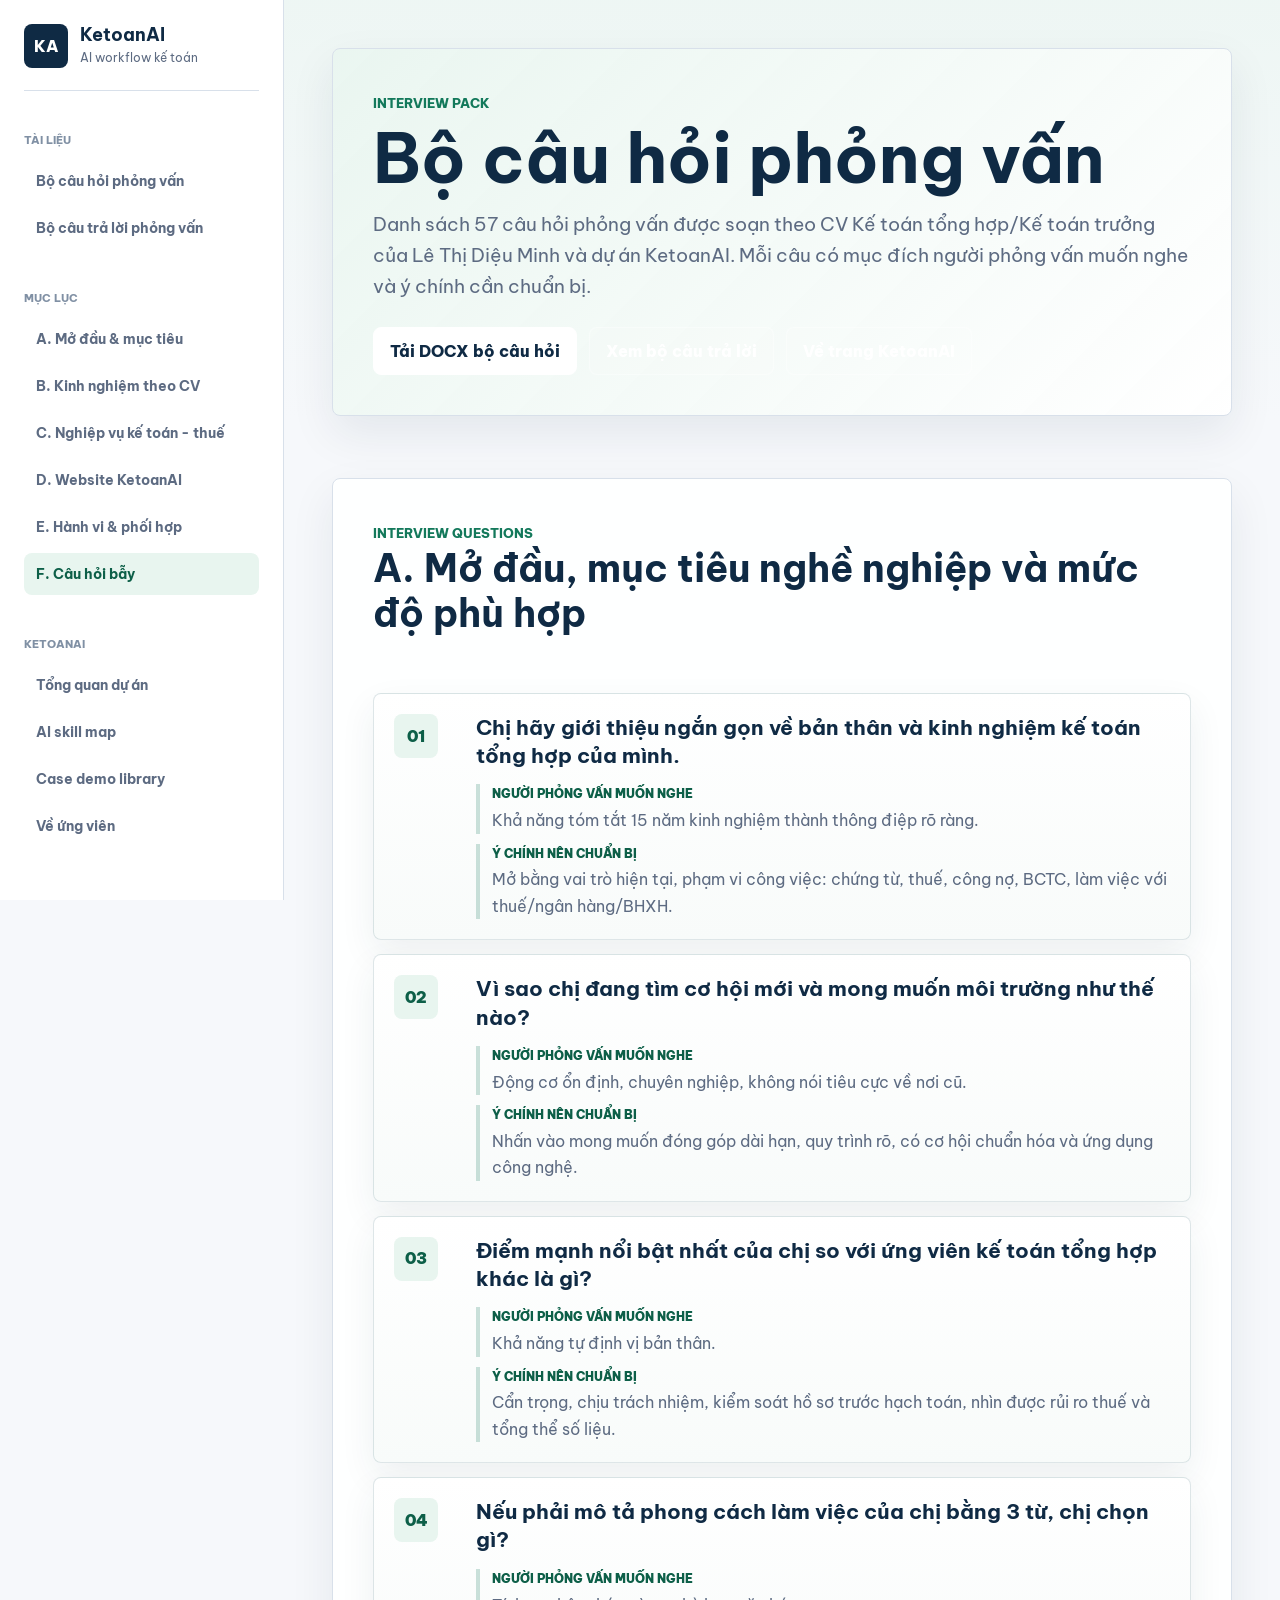
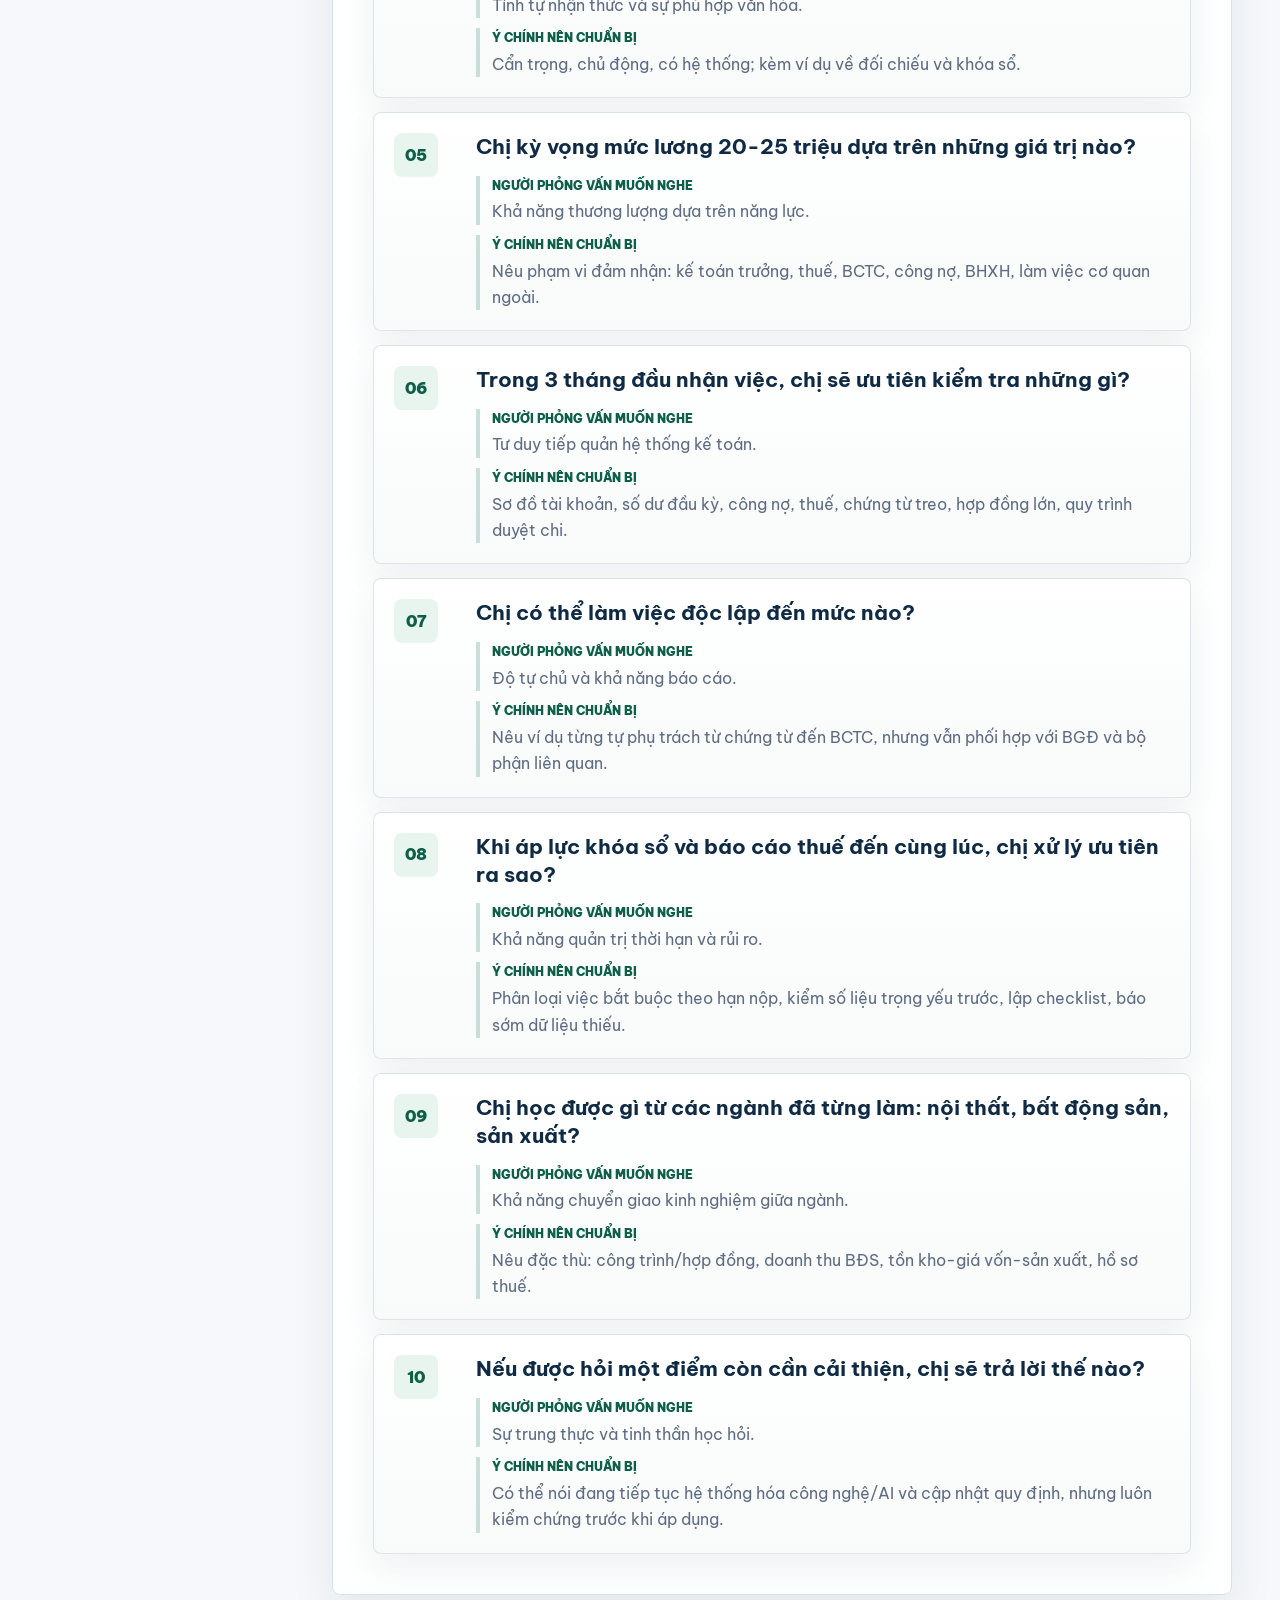
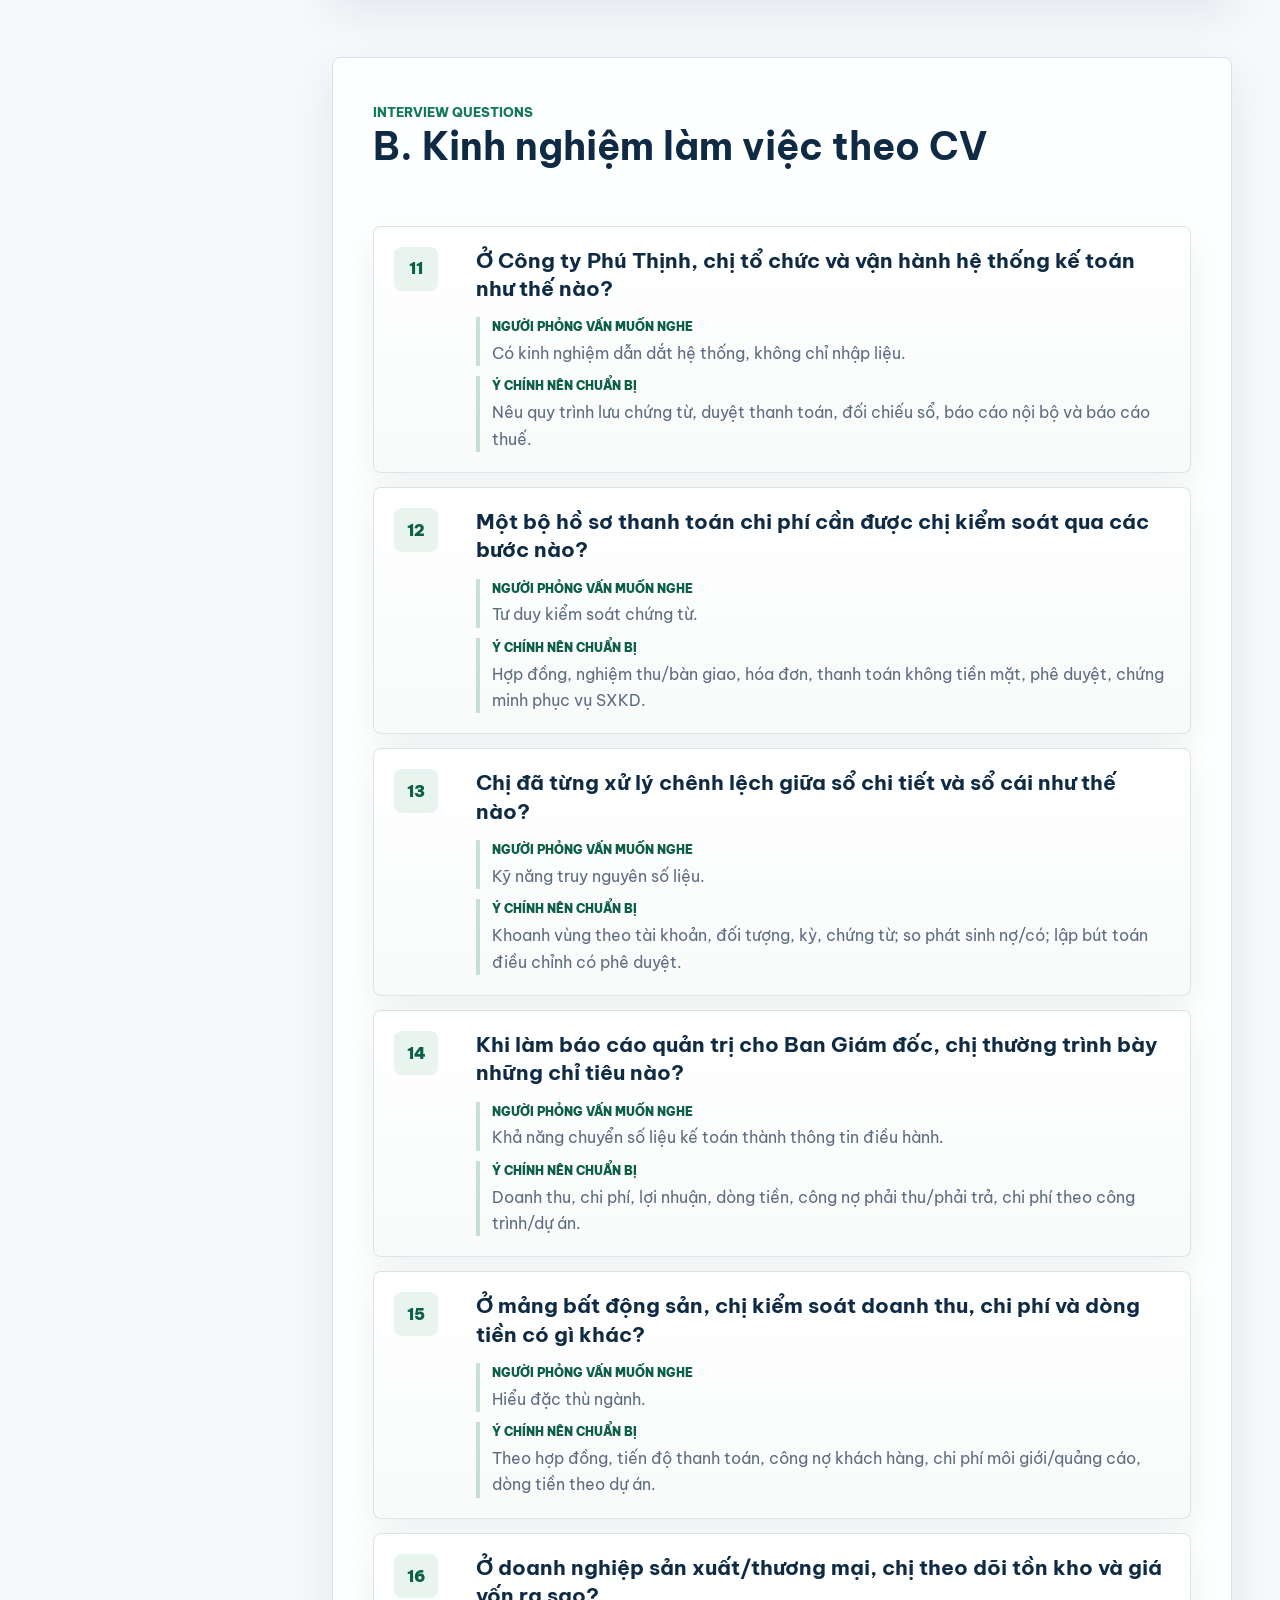
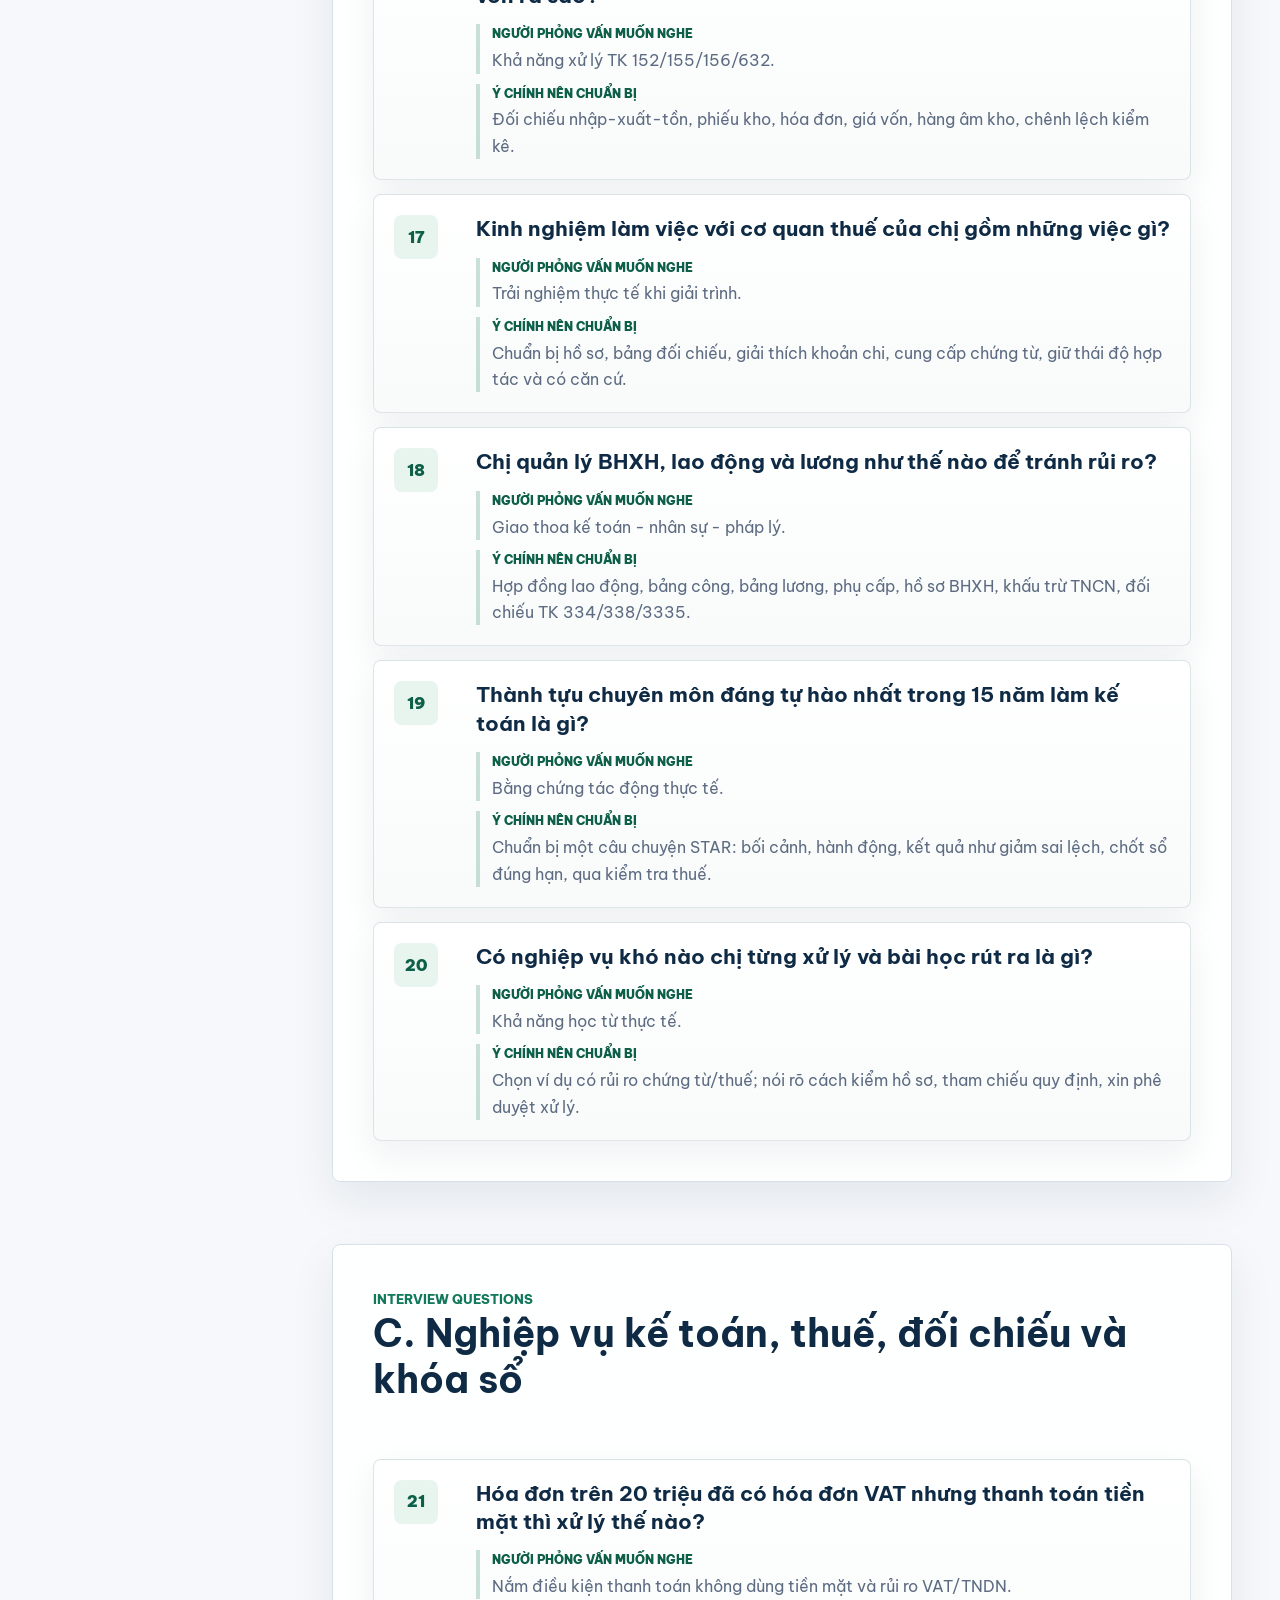
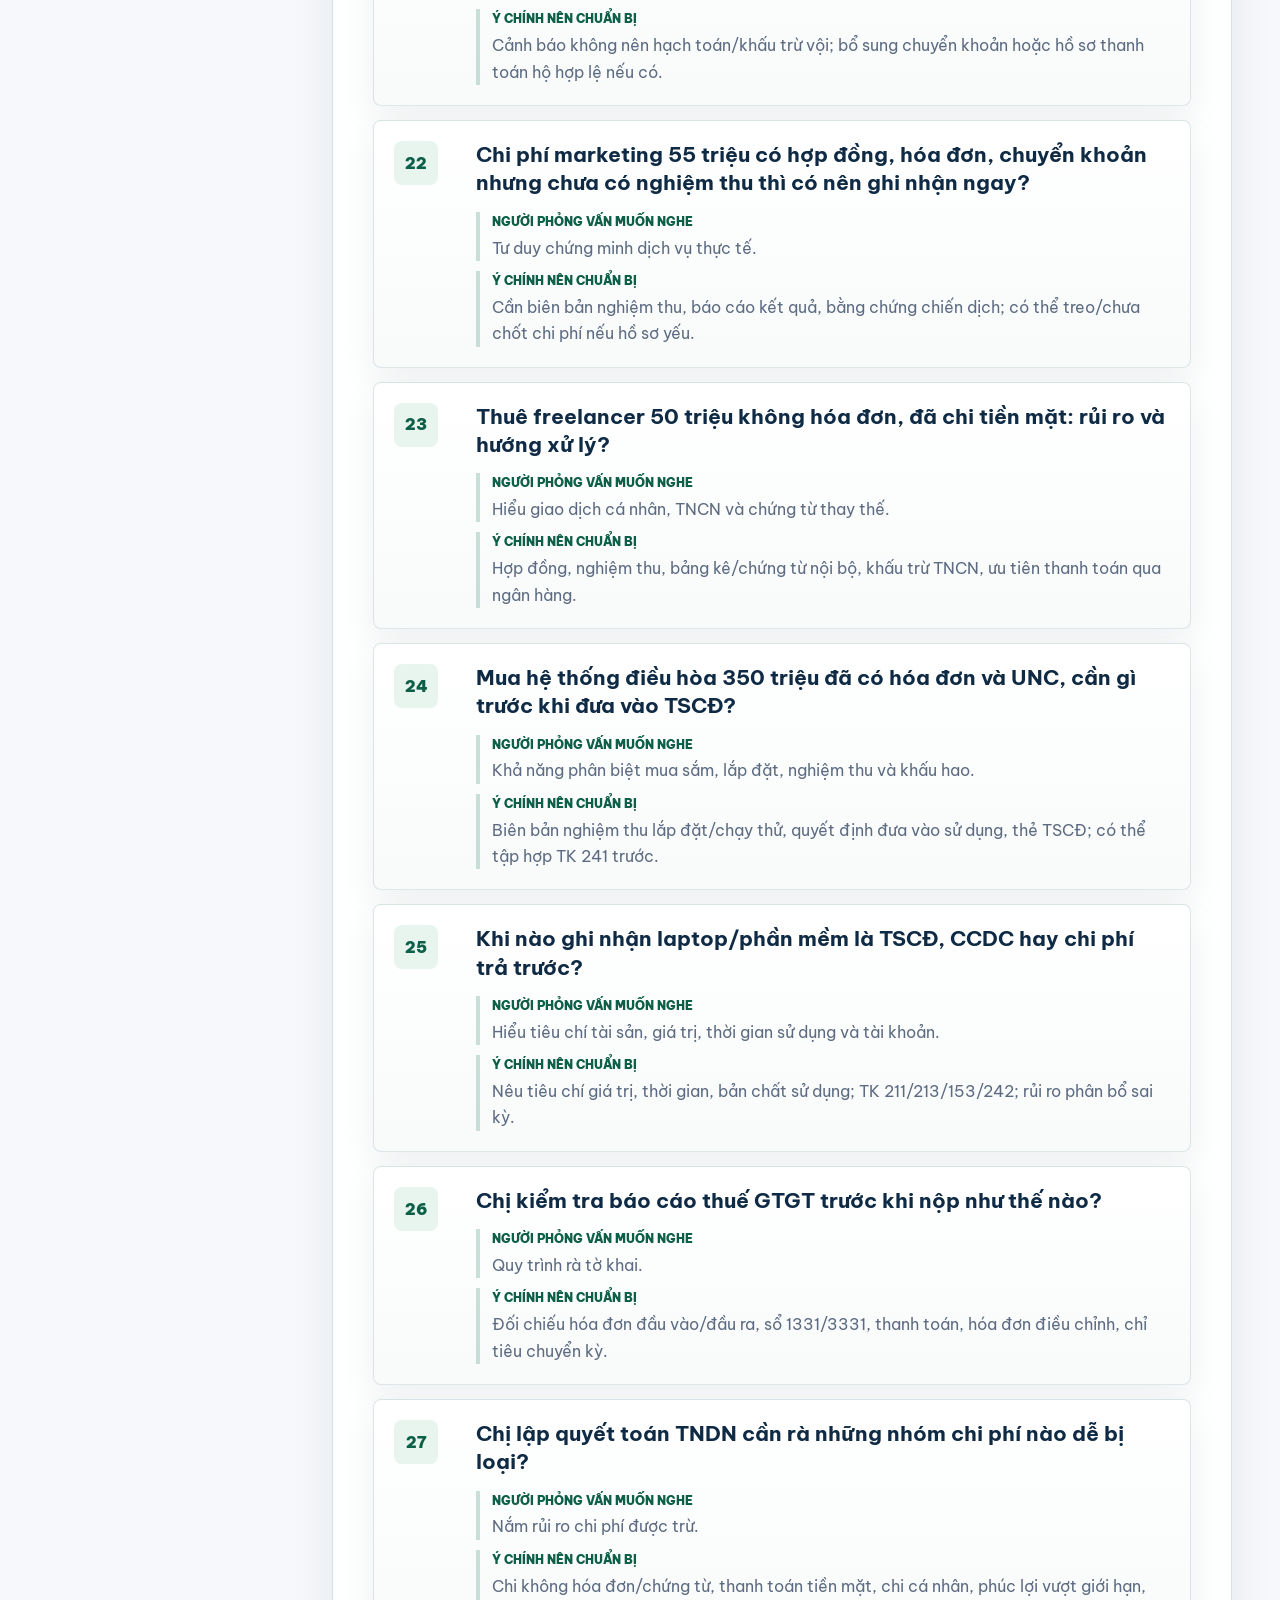
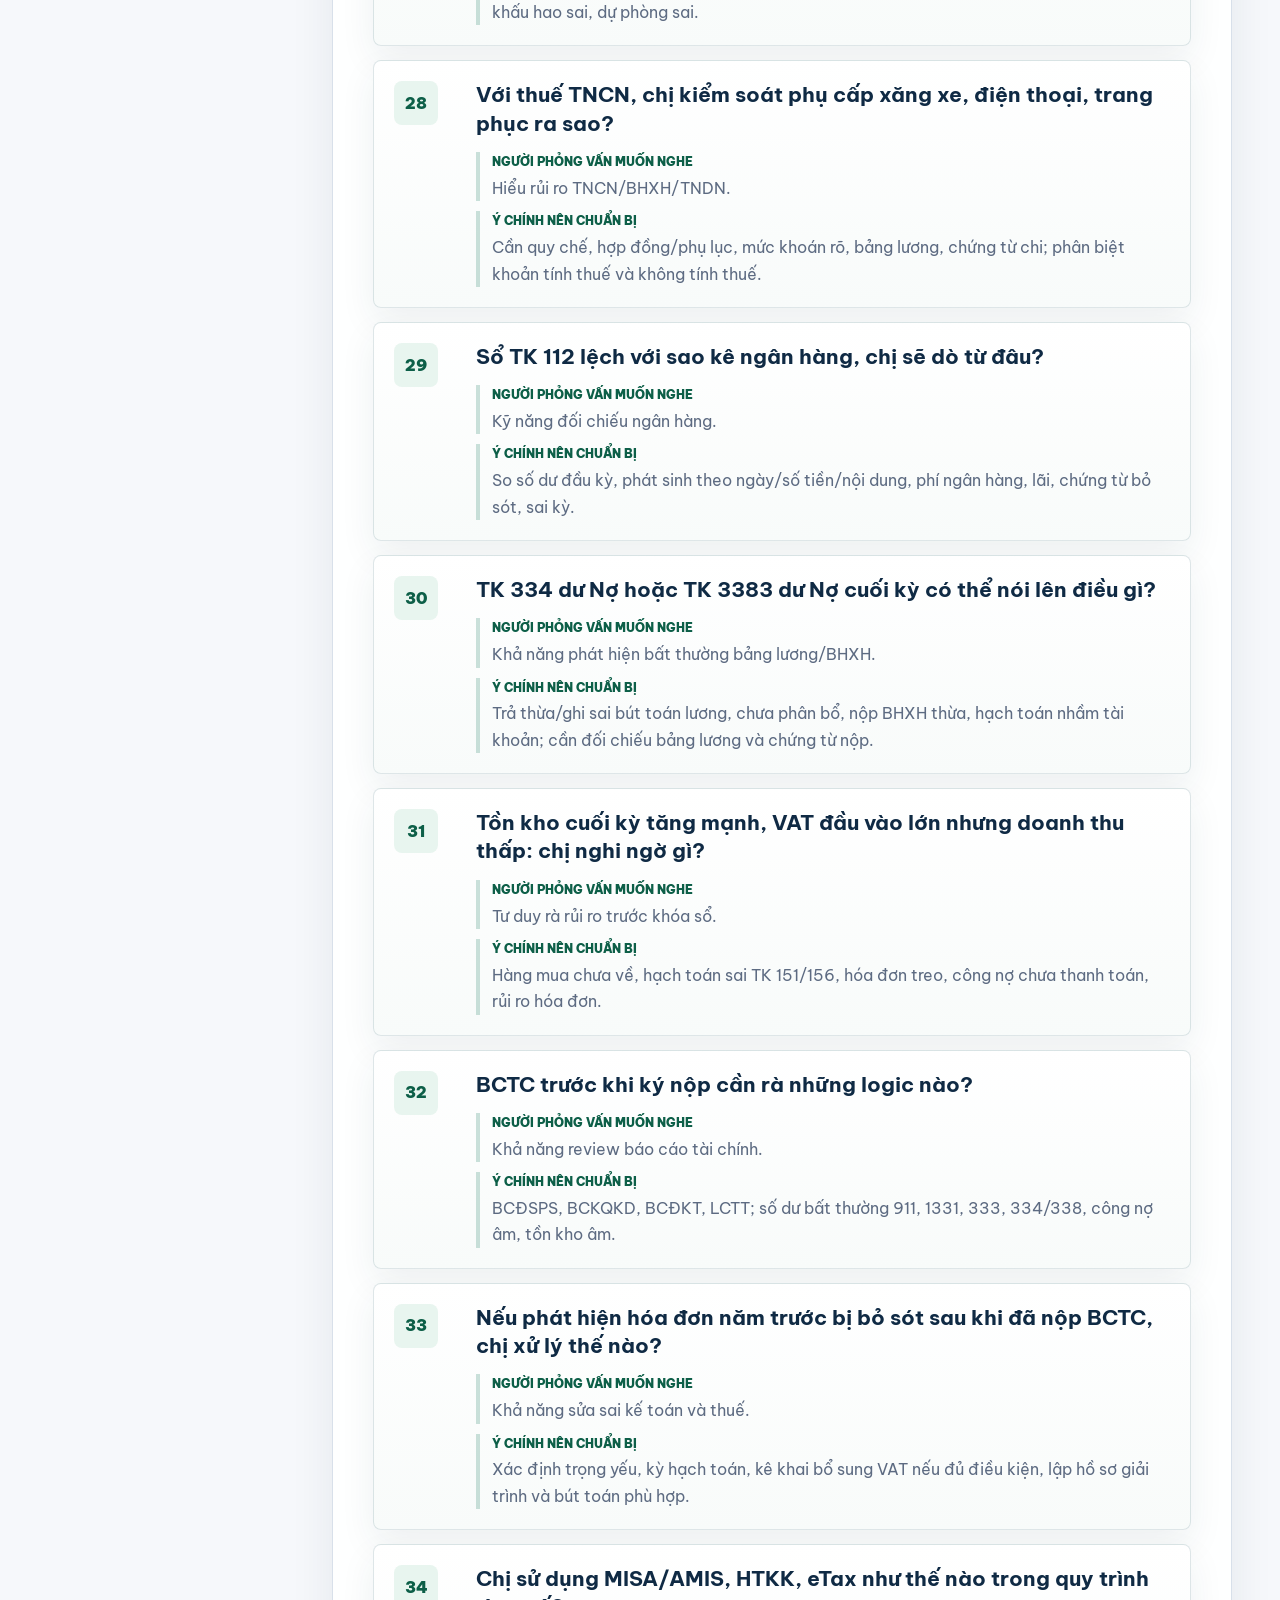
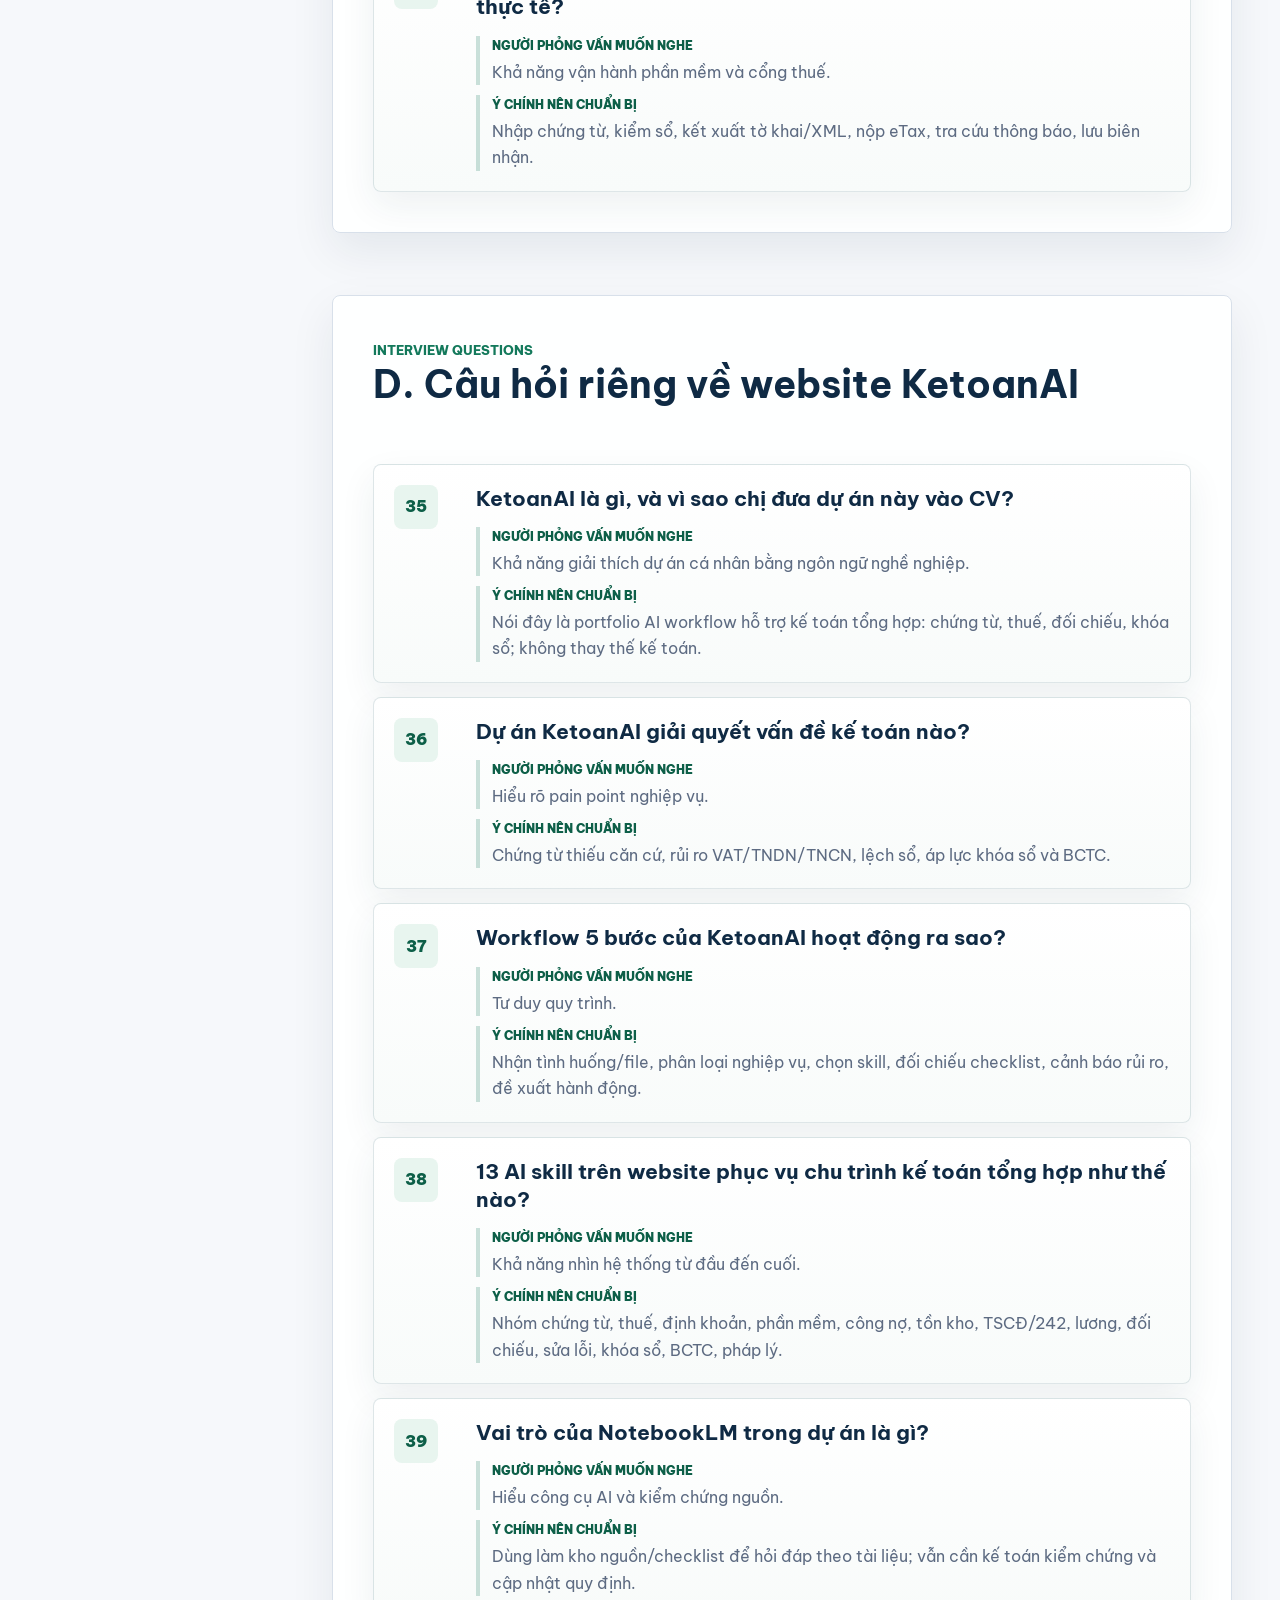
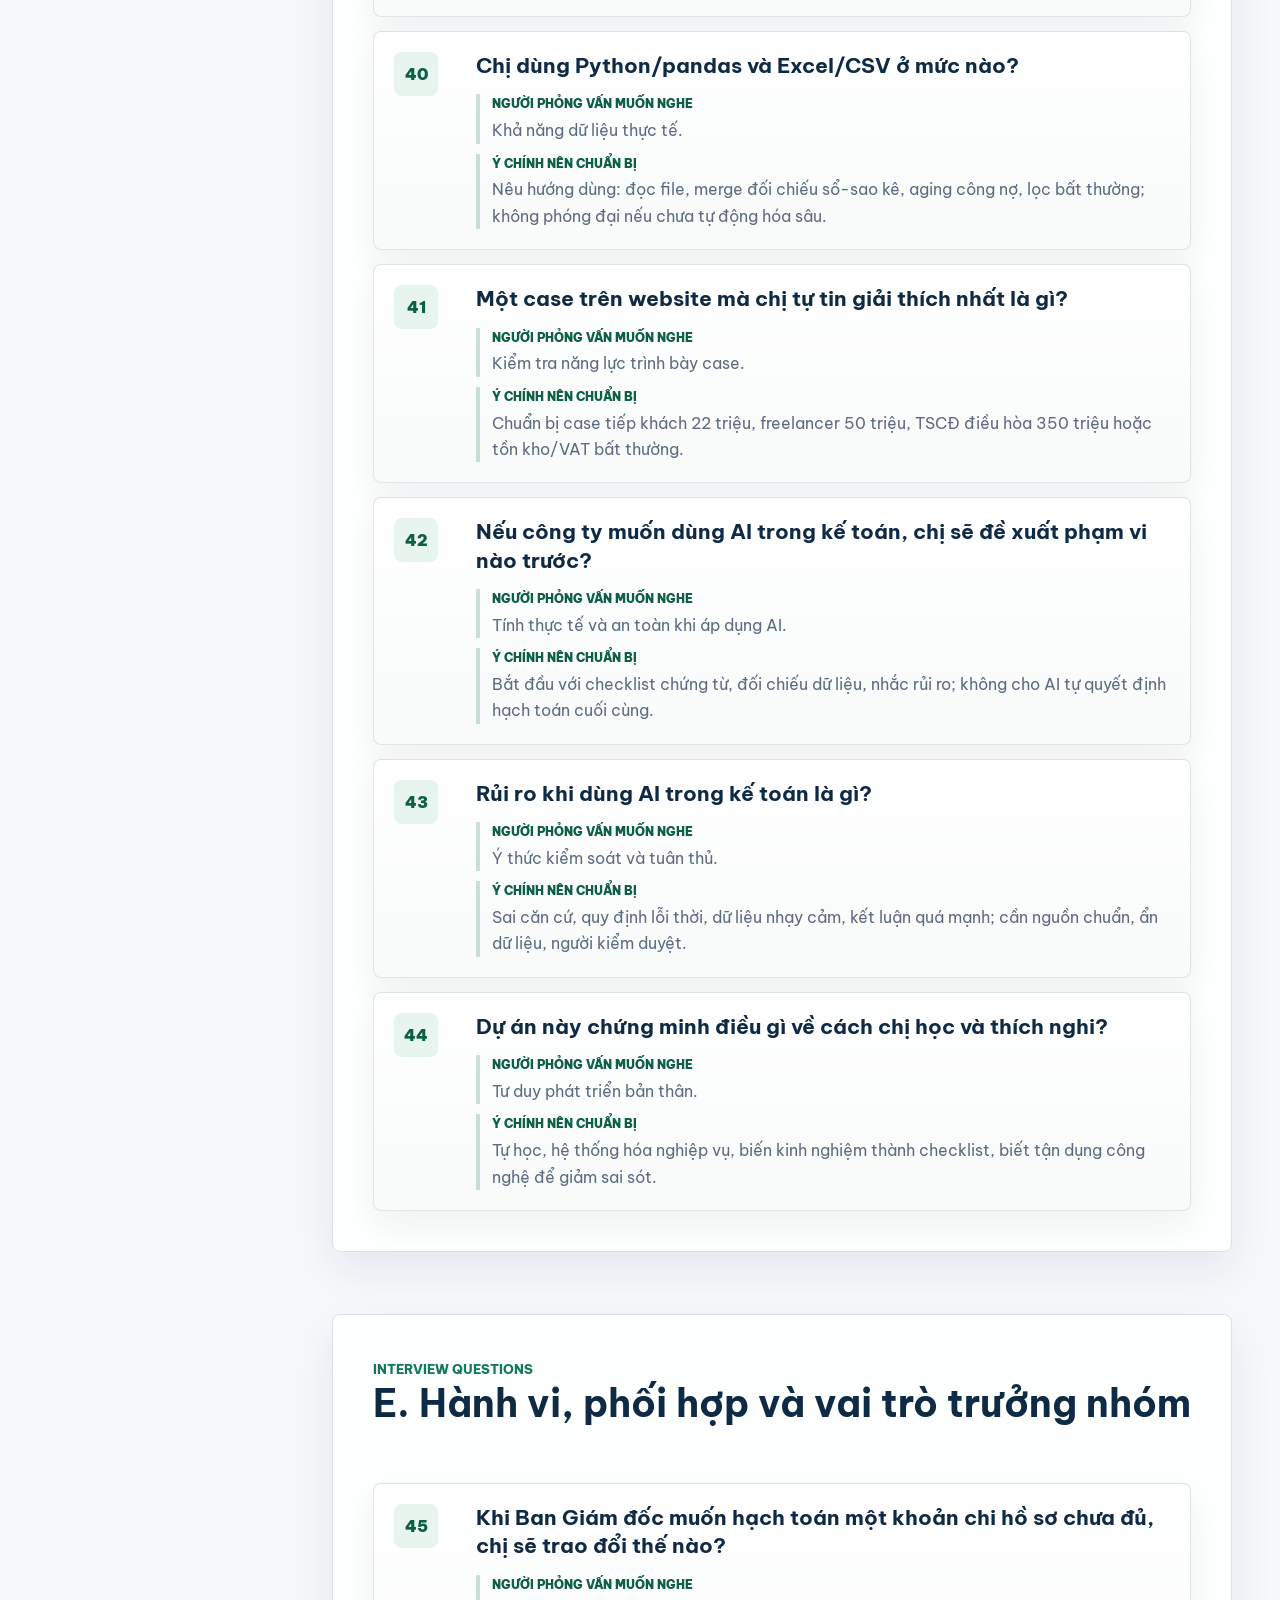
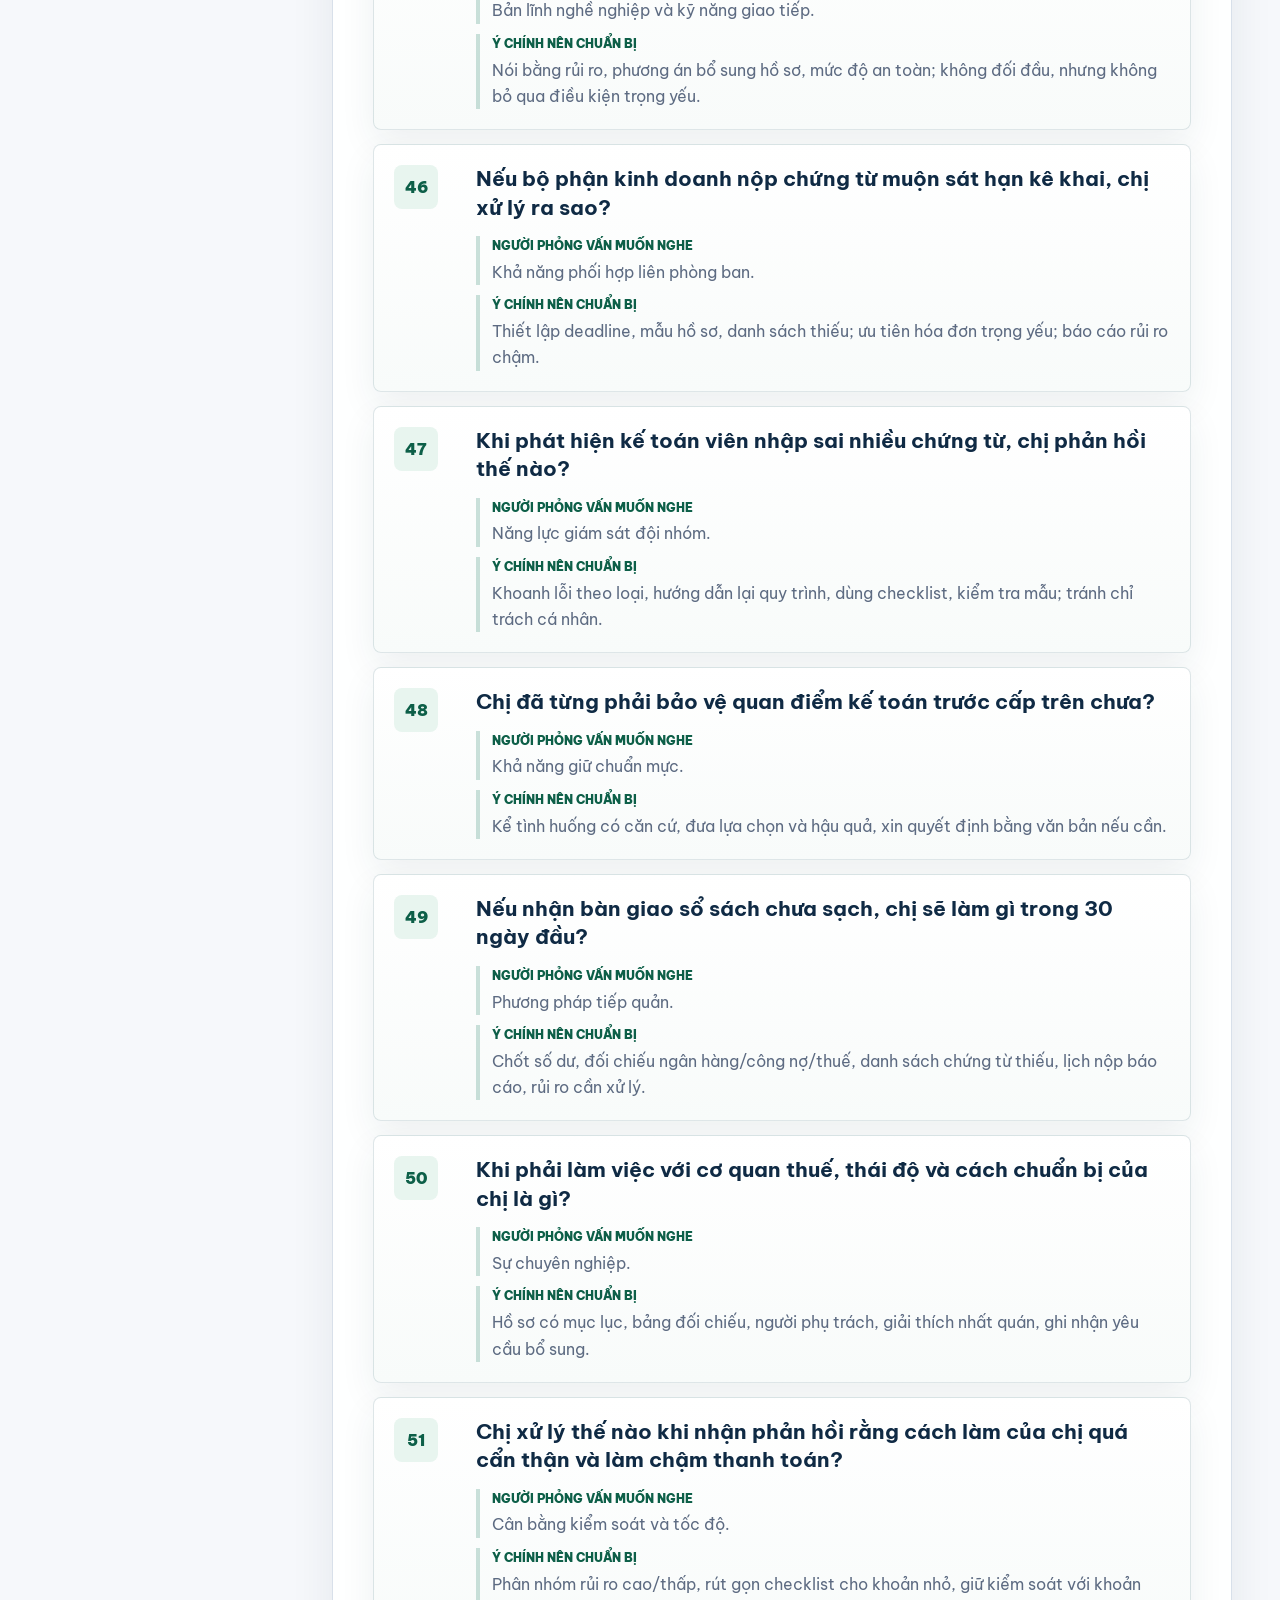
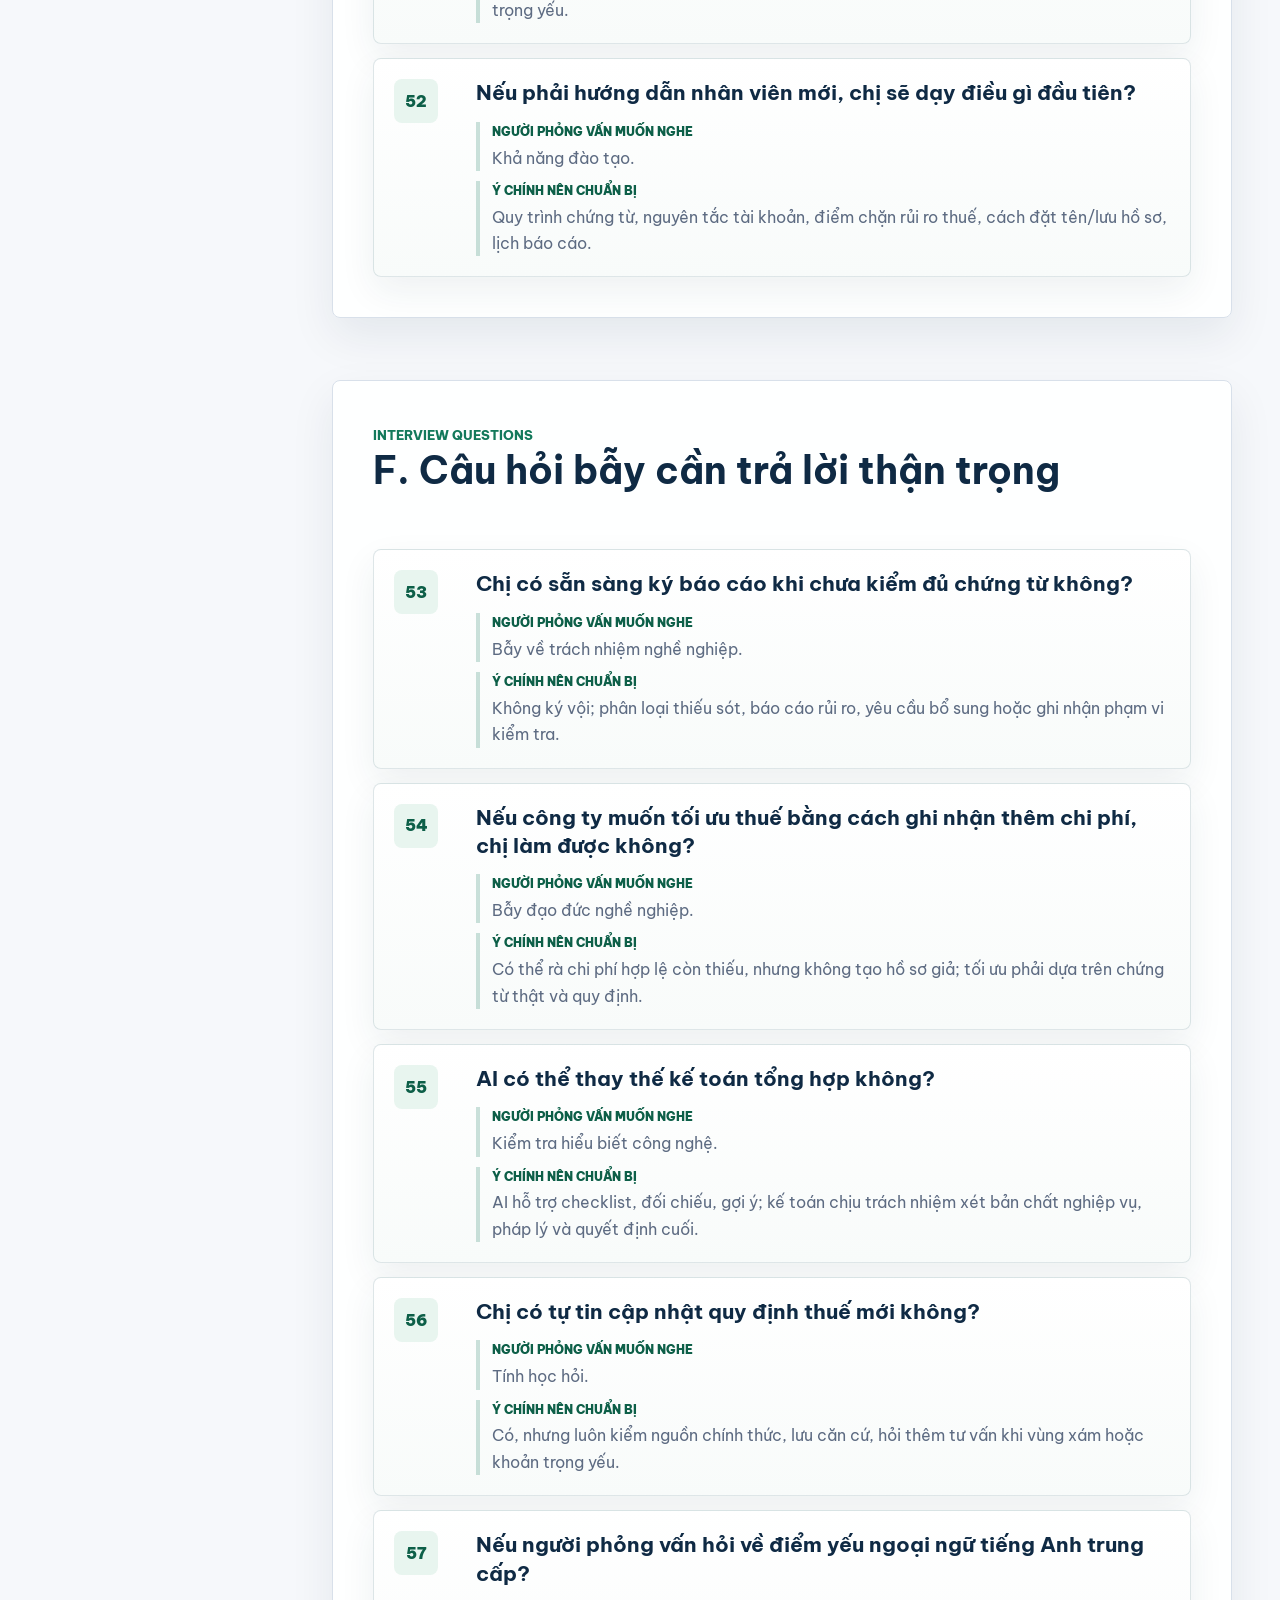
==== commit 42793bc7: "Add document page table of contents" ====
--- a/bo-cau-hoi-phong-van.html
+++ b/bo-cau-hoi-phong-van.html
@@ -34,6 +34,16 @@
         <a class="" href="bo-cau-tra-loi-phong-van.html">Bộ câu trả lời phỏng vấn</a>
       </nav>
 
+      <nav class="toc-nav" aria-label="Mục lục bộ câu hỏi">
+        <p>Mục Lục</p>
+        <a href="#a">A. Mở đầu & mục tiêu</a>
+        <a href="#b">B. Kinh nghiệm theo CV</a>
+        <a href="#c">C. Nghiệp vụ kế toán - thuế</a>
+        <a href="#d">D. Website KetoanAI</a>
+        <a href="#e">E. Hành vi & phối hợp</a>
+        <a href="#f">F. Câu hỏi bẫy</a>
+      </nav>
+
       <nav aria-label="Điều hướng chính">
         <p>KetoanAI</p>
         <a href="index.html#overview">Tổng quan dự án</a>
--- a/assets/css/styles.css
+++ b/assets/css/styles.css
@@ -213,6 +213,13 @@
   transform: translateX(2px);
 }
 
+.toc-nav a {
+  min-height: 34px;
+  font-size: 12.5px;
+  font-weight: 750;
+  padding: 7px 10px;
+}
+
 .sidebar-case-filters {
   display: grid;
   gap: 6px;
